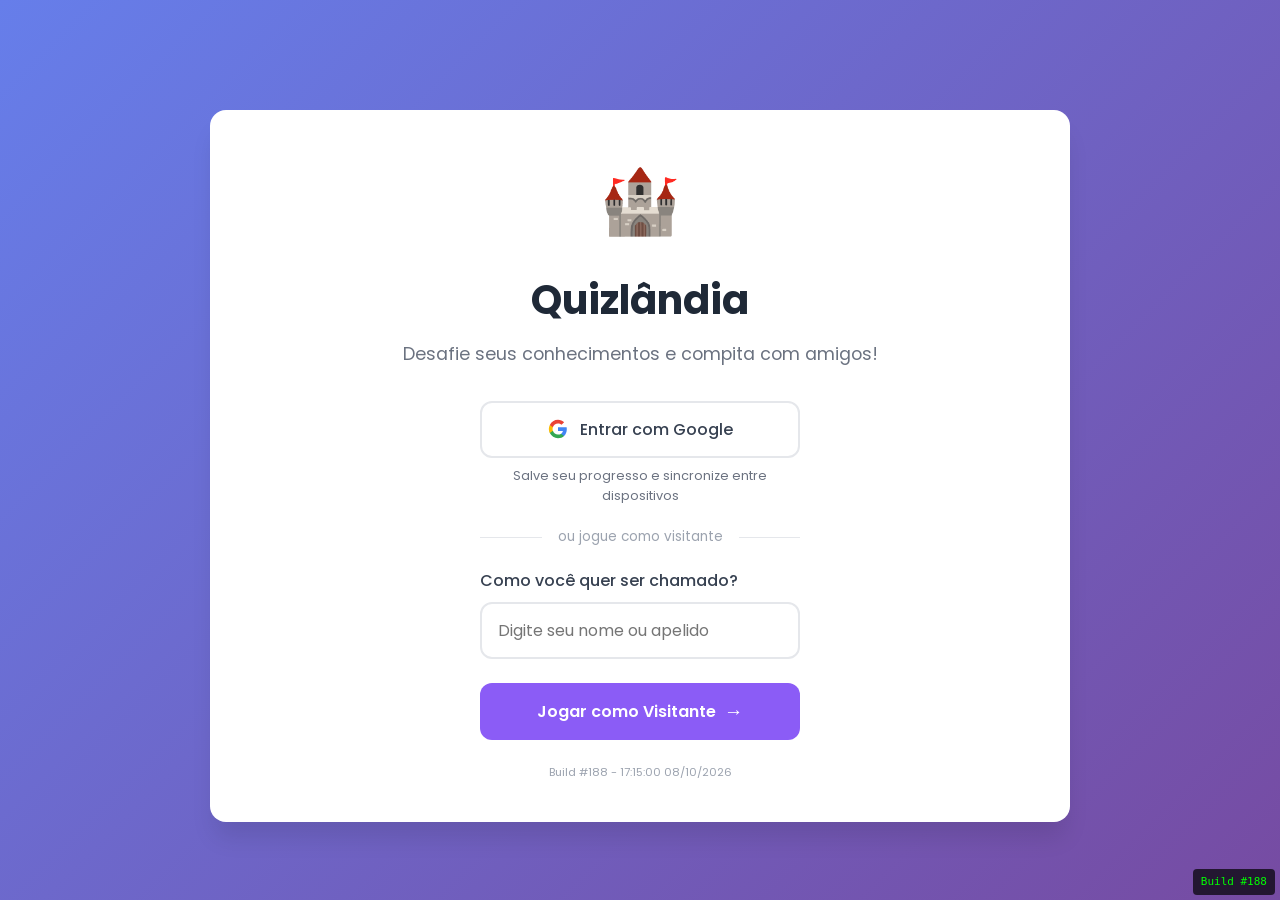
==== index.html @ 6b004517 "Corrige botão Google travado após logout" ====
<!DOCTYPE html>
<html lang="pt-BR">
<head>
    <meta charset="UTF-8">
    <meta name="viewport" content="width=device-width, initial-scale=1.0">
    <title>Quizlândia - Desafie seus conhecimentos e compita com amigos</title>
    
    <!-- SEO Meta Tags -->
    <meta name="description" content="Quizlândia é um jogo de perguntas e respostas online. Escolha temas, responda perguntas e desafie seus amigos com as mesmas questões. Grátis e sem cadastro!">
    <meta name="keywords" content="quiz, perguntas, respostas, jogo, trivia, desafio, conhecimentos, online, grátis, quizlandia">
    <meta name="author" content="Ulisses Araujo">
    <meta name="robots" content="index, follow">
    <meta name="google-site-verification" content="YXgodfCFeLjf92pvgZE7-ubMIEg-5QmAhkTjxu3YwKU" />
    
    <!-- Open Graph (Facebook, WhatsApp, LinkedIn) -->
    <meta property="og:title" content="Quizlândia - Jogo de Perguntas e Respostas">
    <meta property="og:description" content="Desafie seus conhecimentos e compita com amigos! Escolha temas, responda perguntas e veja quem é o melhor.">
    <meta property="og:type" content="website">
    <meta property="og:url" content="https://ulissesaraujo.github.io/quizlandia/">
    <meta property="og:image" content="https://ulissesaraujo.github.io/quizlandia/og-image.png">
    
    <!-- Twitter Card -->
    <meta name="twitter:card" content="summary_large_image">
    <meta name="twitter:title" content="Quizlândia - Jogo de Perguntas e Respostas">
    <meta name="twitter:description" content="Desafie seus conhecimentos e compita com amigos!">
    
    <link rel="icon" type="image/svg+xml" href="favicon.svg">
    <link rel="icon" type="image/x-icon" href="favicon.ico">
    <link rel="canonical" href="https://ulissesaraujo.github.io/quizlandia/">
    <link rel="stylesheet" href="css/style.css?v=97">
    <link rel="preconnect" href="https://fonts.googleapis.com">
    <link rel="preconnect" href="https://fonts.gstatic.com" crossorigin>
    <link href="https://fonts.googleapis.com/css2?family=Poppins:wght@400;500;600;700&display=swap" rel="stylesheet">
</head>
<body>
    <!-- Skip Links para navegação por teclado -->
    <a href="#main-content" class="skip-link">Pular para conteúdo principal</a>
    <a href="#temas-grid" class="skip-link">Pular para seleção de temas</a>
    
    <!-- TEMPORÁRIO: Indicador de build visível em todas as telas -->
    <div id="build-indicator" style="position: fixed; bottom: 5px; right: 5px; background: rgba(0,0,0,0.7); color: #0f0; padding: 4px 8px; border-radius: 4px; font-size: 11px; font-family: monospace; z-index: 9999; pointer-events: none;">
        Build #188
    </div>

    <!-- Região de anúncios para leitores de tela -->
    <div id="aria-announcer" 
         class="sr-only" 
         role="status" 
         aria-live="polite" 
         aria-atomic="true">
    </div>
    
    <!-- Região de anúncios urgentes (tempo, alertas) -->
    <div id="aria-announcer-urgent" 
         class="sr-only" 
         role="alert" 
         aria-live="assertive" 
         aria-atomic="true">
    </div>

    <div class="app-container" id="main-content" role="main">
        
        <!-- TELA 1: LOGIN -->
        <section id="tela-login" 
                 class="tela ativa" 
                 role="region" 
                 aria-label="Tela de entrada">
            <div class="login-container">
                <header class="logo">
                    <span class="logo-icon" aria-hidden="true">🏰</span>
                    <h1>Quizlândia</h1>
                    <p class="tagline">Desafie seus conhecimentos e compita com amigos!</p>
                </header>
                
                <!-- Login com Google -->
                <div class="login-google-section">
                    <button type="button" id="btn-login-google" class="btn-google">
                        <svg class="google-icon" viewBox="0 0 24 24" width="20" height="20">
                            <path fill="#4285F4" d="M22.56 12.25c0-.78-.07-1.53-.2-2.25H12v4.26h5.92c-.26 1.37-1.04 2.53-2.21 3.31v2.77h3.57c2.08-1.92 3.28-4.74 3.28-8.09z"/>
                            <path fill="#34A853" d="M12 23c2.97 0 5.46-.98 7.28-2.66l-3.57-2.77c-.98.66-2.23 1.06-3.71 1.06-2.86 0-5.29-1.93-6.16-4.53H2.18v2.84C3.99 20.53 7.7 23 12 23z"/>
                            <path fill="#FBBC05" d="M5.84 14.09c-.22-.66-.35-1.36-.35-2.09s.13-1.43.35-2.09V7.07H2.18C1.43 8.55 1 10.22 1 12s.43 3.45 1.18 4.93l2.85-2.22.81-.62z"/>
                            <path fill="#EA4335" d="M12 5.38c1.62 0 3.06.56 4.21 1.64l3.15-3.15C17.45 2.09 14.97 1 12 1 7.7 1 3.99 3.47 2.18 7.07l3.66 2.84c.87-2.6 3.3-4.53 6.16-4.53z"/>
                        </svg>
                        Entrar com Google
                    </button>
                    <p class="login-google-beneficio">Salve seu progresso e sincronize entre dispositivos</p>
                </div>
                
                <div class="login-divisor">
                    <span>ou jogue como visitante</span>
                </div>
                
                <form id="form-login" 
                      class="form-login" 
                      aria-label="Formulário de entrada">
                    <div class="input-group">
                        <label for="nome-jogador">Como você quer ser chamado?</label>
                        <input 
                            type="text" 
                            id="nome-jogador" 
                            placeholder="Digite seu nome ou apelido"
                            maxlength="20"
                            required
                            autocomplete="name"
                            aria-required="true"
                            aria-describedby="nome-ajuda"
                        >
                        <span id="nome-ajuda" class="sr-only">
                            Digite seu nome ou apelido para identificação no jogo. Máximo 20 caracteres.
                        </span>
                    </div>
                    <button type="submit" class="btn btn-secondary">
                        Jogar como Visitante
                        <span class="btn-icon" aria-hidden="true">→</span>
                    </button>
                </form>
                
                <p class="versao-debug">Build #188 - 17:15:00 08/10/2026</p>
            </div>
        </section>

        <!-- TELA 2: SELEÇÃO DE TEMAS -->
        <section id="tela-temas" 
                 class="tela" 
                 role="region" 
                 aria-label="Seleção de temas">

            <div class="temas-container">
                <div class="temas-header-linha">
                    <h2 id="temas-titulo">Escolha os Temas, <span id="avatar-usuario" class="avatar-container oculto"></span><span id="display-jogador">Jogador</span> <button class="btn-ajuda-inline" id="btn-ajuda-header" aria-label="Como Jogar" title="Como Jogar">❓</button></h2>
                    <div class="menu-container">
                        <button class="btn-menu-hamburguer" 
                                id="btn-menu-hamburguer"
                                aria-label="Abrir menu"
                                aria-expanded="false">
                            ☰
                        </button>
                        <div class="menu-dropdown oculto" id="menu-dropdown">
                            <button class="menu-item" id="btn-trocar-jogador">
                                👤 Trocar jogador
                            </button>
                            <button class="menu-item oculto" id="btn-logout-google">
                                🚪 Sair da conta Google
                            </button>
                            <a href="admin.html" class="menu-item oculto" id="btn-painel-admin">
                                ⚙️ Painel Admin
                            </a>
                            <button class="menu-item" id="btn-ver-ranking-salas">
                                🏆 Ranking por Sala
                            </button>
                            <button class="menu-item" id="btn-ver-ranking-geral">
                                📊 Ranking Geral
                            </button>
                            <button class="menu-item" id="btn-ajuda">
                                ❓ Como Jogar
                            </button>
                        </div>
                    </div>
                </div>
                <p class="temas-subtitle" id="temas-instrucoes">
                    Selecione um ou mais temas ou clique em Aleatório para começar uma partida.
                </p>
                
                <!-- Botões de Ação -->
                <div class="acoes-container">
                    <button class="btn-acao btn-aleatorio" 
                            id="btn-aleatorio"
                            role="switch"
                            aria-checked="false">
                        <span class="btn-acao-icone" aria-hidden="true">🎲</span>
                        <span class="btn-acao-texto">Aleatório</span>
                    </button>
                    <div class="btn-serie-container">
                        <button class="btn-acao btn-por-serie" 
                                id="btn-por-serie"
                                aria-expanded="false"
                                aria-haspopup="listbox">
                            <span class="btn-acao-icone" aria-hidden="true">📚</span>
                            <span class="btn-acao-texto">Por Série Escolar</span>
                            <span class="btn-seta">▼</span>
                        </button>
                        <div class="serie-dropdown oculto" id="serie-dropdown" role="listbox">
                            <button class="serie-item" data-serie="-6ano">
                                <span class="serie-item-icone">6️⃣</span>
                                <span>6º Ano</span>
                            </button>
                            <button class="serie-item" data-serie="-7ano">
                                <span class="serie-item-icone">7️⃣</span>
                                <span>7º Ano</span>
                            </button>
                            <button class="serie-item" data-serie="-8ano">
                                <span class="serie-item-icone">8️⃣</span>
                                <span>8º Ano</span>
                            </button>
                            <button class="serie-item" data-serie="-9ano">
                                <span class="serie-item-icone">9️⃣</span>
                                <span>9º Ano</span>
                            </button>
                            <button class="serie-item" data-serie="-1em">
                                <span class="serie-item-icone">🔟</span>
                                <span>1º Ano EM</span>
                            </button>
                            <button class="serie-item" data-serie="-2em">
                                <span class="serie-item-icone">🔢</span>
                                <span>2º Ano EM</span>
                            </button>
                            <button class="serie-item" data-serie="-3em">
                                <span class="serie-item-icone">🎓</span>
                                <span>3º Ano EM</span>
                            </button>
                        </div>
                    </div>
                    <button class="btn-acao btn-jogar-principal" 
                            id="btn-jogar" 
                            disabled
                            aria-disabled="true">
                        <span class="btn-acao-icone" aria-hidden="true">▶</span>
                        <span class="btn-acao-texto">Jogar</span>
                        <span class="btn-acao-badge oculto" id="badge-selecionados">0</span>
                    </button>
                </div>
                
                <!-- Link para limpar seleção -->
                <p class="limpar-selecao-link oculto" id="limpar-selecao-link">
                    <a href="#" id="link-limpar-selecao">🗑️ limpar seleção</a>
                </p>

                <div class="divisor divisor-destaque" role="separator">
                    <span>✨ escolha temas específicos ✨</span>
                </div>
                
                <div class="temas-grid" 
                     id="temas-grid" 
                     role="group" 
                     aria-labelledby="temas-titulo"
                     aria-describedby="temas-instrucoes">
                    <!-- Temas serão carregados via JavaScript -->
                </div>

                <p class="selecao-info" 
                   id="selecao-info" 
                   role="status" 
                   aria-live="polite">
                </p>
            </div>
        </section>

        <!-- TELA 3: QUIZ -->
        <section id="tela-quiz" 
                 class="tela" 
                 role="region" 
                 aria-label="Tela do quiz">

            <!-- Loading overlay -->
            <div class="quiz-loading oculto" id="quiz-loading">
                <div class="quiz-loading-content">
                    <div class="quiz-loading-spinner"></div>
                    <p class="quiz-loading-texto">Carregando perguntas...</p>
                </div>
            </div>

            <div class="quiz-container">
                <!-- Pergunta -->
                <div class="pergunta-container" role="article">
                    <!-- Barra de controles: Contador | Cronômetro | Ajudas -->
                    <div class="quiz-controles-bar">
                        <!-- Contador de perguntas -->
                        <span class="pergunta-contador" 
                              id="pergunta-contador"
                              role="status"
                              aria-live="polite"
                              aria-label="Progresso das perguntas">
                            1/10
                        </span>
                        
                        <!-- Cronômetro -->
                        <div class="cronometro oculto" 
                             id="cronometro"
                             role="timer" 
                             aria-label="Tempo restante para responder">
                            <span class="cronometro-icon" aria-hidden="true">⏱️</span>
                            <span class="cronometro-tempo" 
                                  id="cronometro-tempo"
                                  aria-live="off">10.0s</span>
                        </div>
                        
                        <!-- Ajudas -->
                        <div class="ajudas-bar" id="ajudas-bar">
                            <button class="btn-ajuda" id="btn-ajuda-tempo" title="Adicionar tempo extra">
                                <span class="ajuda-icone">⏱️</span>
                                <span class="ajuda-texto">+Tempo</span>
                            </button>
                            <button class="btn-ajuda" id="btn-ajuda-eliminar" title="Eliminar 2 alternativas erradas">
                                <span class="ajuda-icone">❌</span>
                                <span class="ajuda-texto">Eliminar</span>
                            </button>
                            <button class="btn-ajuda" id="btn-ajuda-pular" title="Pular esta pergunta">
                                <span class="ajuda-icone">⏭️</span>
                                <span class="ajuda-texto">Pular</span>
                            </button>
                        </div>
                    </div>
                    
                    <!-- Tema/Subtema acima da pergunta -->
                    <p class="pergunta-tema" 
                       id="pergunta-tema">
                        🗺️ Geografia
                    </p>
                    
                    <h2 class="pergunta-enunciado" 
                        id="pergunta-enunciado"
                        tabindex="-1">
                        Carregando pergunta...
                    </h2>
                </div>

                <!-- Fase de Leitura (countdown abaixo da pergunta) -->
                <div class="fase-leitura" 
                     id="fase-leitura"
                     role="status"
                     aria-live="assertive"
                     aria-label="Contagem regressiva para responder">
                    <div class="countdown-circle" id="countdown-circle" aria-hidden="true">
                        <span class="countdown-numero" id="countdown-numero">3</span>
                    </div>
                    <p class="leitura-texto">Leia a pergunta...</p>
                    <p class="leitura-dica">Clique para responder agora</p>
                </div>

                <!-- Alternativas (ocultas durante fase de leitura) -->
                <div class="alternativas-container oculto" 
                     id="alternativas-container"
                     aria-hidden="true">
                    
                    <div class="alternativas" 
                         id="alternativas" 
                         role="radiogroup"
                         aria-label="Escolha uma alternativa">
                        <!-- Alternativas serão carregadas via JavaScript -->
                    </div>
                </div>

                <!-- Feedback da resposta -->
                <div class="feedback-container oculto" 
                     id="feedback-container"
                     role="alert"
                     aria-live="assertive">
                    <div class="feedback" id="feedback">
                        <span class="feedback-icon" id="feedback-icon" aria-hidden="true">✓</span>
                        <span class="feedback-texto" id="feedback-texto">Correto!</span>
                        <span class="feedback-pontos" id="feedback-pontos">+15 pts</span>
                    </div>
                </div>
                
                <!-- Botão Desistir -->
                <div class="desistir-container">
                    <button class="btn-desistir" id="btn-desistir" title="Encerrar quiz e ir para resultado">
                        🏳️ Desistir
                    </button>
                </div>
            </div>
        </section>

        <!-- TELA 4: RESULTADO -->
        <section id="tela-resultado" 
                 class="tela" 
                 role="region" 
                 aria-label="Resultado da partida">
            <div class="resultado-container">
                <header class="resultado-header">
                    <h2 tabindex="-1">
                        <span aria-hidden="true">🎉</span> 
                        Partida Finalizada!
                    </h2>
                    <p class="resultado-temas" id="resultado-temas">Geografia, História</p>
                </header>

                <div class="resultado-resumo" role="group" aria-label="Resumo da partida">
                    <div class="resultado-card destaque">
                        <span class="resultado-valor" id="resultado-pontuacao">0</span>
                        <span class="resultado-label">Pontuação Total</span>
                    </div>
                    <div class="resultado-card">
                        <span class="resultado-valor" id="resultado-acertos">0/10</span>
                        <span class="resultado-label">Acertos</span>
                    </div>
                    <div class="resultado-card">
                        <span class="resultado-valor" id="resultado-tempo">0.0s</span>
                        <span class="resultado-label">Tempo Total</span>
                    </div>
                </div>

                <div class="resultado-mensagem" id="resultado-mensagem" role="status" aria-live="polite">
                    <!-- Mensagem motivacional será carregada via JavaScript -->
                </div>

                <div class="resultado-acoes" role="group" aria-label="Ações pós-partida">
                    <button class="btn btn-primary" id="btn-jogar-novamente">
                        <span aria-hidden="true">🔄</span> Jogar Novamente
                    </button>
                    <button class="btn btn-secondary" id="btn-voltar-temas">
                        <span aria-hidden="true">📋</span> Escolher Temas
                    </button>
                    <button class="btn btn-outline" id="btn-ranking-global">
                        <span aria-hidden="true">🏆</span> Ranking Global
                    </button>
                </div>

                <details class="resultado-detalhes" id="detalhes-section">
                    <summary id="detalhes-titulo">
                        <span class="detalhes-icone">📋</span> Ver detalhes por pergunta
                    </summary>
                    <div class="detalhes-lista" 
                         id="detalhes-lista"
                         role="list"
                         aria-label="Lista de resultados por pergunta">
                        <!-- Detalhes serão carregados via JavaScript -->
                    </div>
                </details>

                <section class="resultado-ranking" aria-labelledby="ranking-titulo">
                    <h3 id="ranking-titulo">
                        <span aria-hidden="true">📊</span> Seu Histórico
                    </h3>
                    <p class="ranking-legenda">Clique nos cabeçalhos para ordenar</p>
                    <table class="ranking-tabela ranking-ordenavel" 
                           id="ranking-partida-tabela"
                           aria-label="Histórico de partidas do jogador">
                        <thead>
                            <tr>
                                <th scope="col" abbr="Posição">#</th>
                                <th scope="col">Temas</th>
                                <th scope="col" data-sort="pontuacaoTotal" class="th-ordenavel">Pontos ⇅</th>
                                <th scope="col" data-sort="acertos" class="th-ordenavel">Acertos ⇅</th>
                                <th scope="col" data-sort="tempoTotal" class="th-ordenavel">Tempo ⇅</th>
                                <th scope="col" data-sort="dataHora" class="th-ordenavel th-ativo" data-order="desc">Data ▼</th>
                            </tr>
                        </thead>
                        <tbody id="ranking-partida-body">
                            <!-- Histórico será carregado via JavaScript -->
                        </tbody>
                    </table>
                </section>
            </div>
        </section>

        <!-- MODAL: RANKING POR SALA -->
        <div class="modal oculto" 
             id="modal-ranking"
             role="dialog"
             aria-modal="true"
             aria-labelledby="modal-ranking-titulo">
            <div class="modal-content modal-ranking-agrupado">
                <div class="modal-header">
                    <h2 id="modal-ranking-titulo">
                        <span aria-hidden="true">🏆</span> Ranking por Sala
                    </h2>
                    <button class="modal-fechar" 
                            id="modal-fechar"
                            aria-label="Fechar modal">
                        <span aria-hidden="true">&times;</span>
                    </button>
                </div>
                <div class="modal-body">
                    <p class="ranking-legenda">Resultados agrupados por sessão de perguntas</p>
                    <table class="ranking-tabela ranking-agrupado"
                           aria-label="Ranking agrupado por sala">
                        <thead>
                            <tr>
                                <th scope="col" abbr="Posição">#</th>
                                <th scope="col">Jogador</th>
                                <th scope="col">Pontos</th>
                                <th scope="col">Acertos</th>
                                <th scope="col">Tempo</th>
                                <th scope="col">Ação</th>
                            </tr>
                        </thead>
                        <tbody id="ranking-global-body">
                            <!-- Ranking será carregado via JavaScript -->
                        </tbody>
                    </table>
                </div>
            </div>
        </div>

        <!-- MODAL: RANKING GERAL -->
        <div class="modal oculto" 
             id="modal-ranking-geral"
             role="dialog"
             aria-modal="true"
             aria-labelledby="modal-ranking-geral-titulo">
            <div class="modal-content">
                <div class="modal-header">
                    <h2 id="modal-ranking-geral-titulo">
                        <span aria-hidden="true">📊</span> Ranking Geral
                    </h2>
                    <button class="modal-fechar" 
                            id="modal-fechar-geral"
                            aria-label="Fechar modal">
                        <span aria-hidden="true">&times;</span>
                    </button>
                </div>
                <div class="modal-body">
                    <p class="ranking-legenda">Clique nos cabeçalhos para ordenar</p>
                    <table class="ranking-tabela ranking-ordenavel"
                           aria-label="Ranking geral de todas as partidas">
                        <thead>
                            <tr>
                                <th scope="col" abbr="Posição">#</th>
                                <th scope="col" data-sort="jogador" class="th-ordenavel">Jogador ⇅</th>
                                <th scope="col">Temas</th>
                                <th scope="col" data-sort="pontuacaoTotal" class="th-ordenavel th-ativo" data-order="desc">Pontos ▼</th>
                                <th scope="col" data-sort="acertos" class="th-ordenavel">Acertos ⇅</th>
                                <th scope="col" data-sort="tempoTotal" class="th-ordenavel">Tempo ⇅</th>
                                <th scope="col" data-sort="dataHora" class="th-ordenavel">Data ⇅</th>
                                <th scope="col">Ação</th>
                            </tr>
                        </thead>
                        <tbody id="ranking-geral-body">
                            <!-- Ranking será carregado via JavaScript -->
                        </tbody>
                    </table>
                </div>
            </div>
        </div>

        <!-- MODAL: AJUDA / COMO JOGAR -->
        <div class="modal oculto" 
             id="modal-ajuda"
             role="dialog"
             aria-modal="true"
             aria-labelledby="modal-ajuda-titulo">
            <div class="modal-content modal-ajuda">
                <div class="modal-header">
                    <h2 id="modal-ajuda-titulo">
                        <span aria-hidden="true">❓</span> Como Jogar
                    </h2>
                    <button class="modal-fechar" 
                            id="btn-fechar-ajuda"
                            aria-label="Fechar modal">
                        ✕
                    </button>
                </div>
                
                <div class="ajuda-conteudo">
                    <section class="ajuda-secao">
                        <h3>🎮 Começando</h3>
                        <ol>
                            <li>Digite seu nome na tela inicial</li>
                            <li>Escolha um ou mais temas ou clique em <strong>🎲 Aleatório</strong></li>
                            <li>Clique em <strong>▶ Jogar</strong> para iniciar</li>
                        </ol>
                    </section>
                    
                    <section class="ajuda-secao">
                        <h3>⏱️ Durante o Quiz</h3>
                        <ul>
                            <li><strong>Fase de leitura:</strong> 3 segundos para ler a pergunta</li>
                            <li><strong>Fase de resposta:</strong> 10 segundos para responder</li>
                            <li><strong>Responda rápido!</strong> Quanto mais rápido, mais pontos de bônus</li>
                        </ul>
                    </section>
                    
                    <section class="ajuda-secao">
                        <h3>🛟 Ajudas Disponíveis</h3>
                        <div class="ajuda-itens">
                            <div class="ajuda-item">
                                <span class="ajuda-item-icone">⏰</span>
                                <div>
                                    <strong>Mais Tempo</strong>
                                    <p>Adiciona segundos extras ao cronômetro</p>
                                </div>
                            </div>
                            <div class="ajuda-item">
                                <span class="ajuda-item-icone">🚫</span>
                                <div>
                                    <strong>Eliminar</strong>
                                    <p>Remove 2 alternativas erradas</p>
                                </div>
                            </div>
                            <div class="ajuda-item">
                                <span class="ajuda-item-icone">⏭️</span>
                                <div>
                                    <strong>Pular</strong>
                                    <p>Troca a pergunta por outra (não disponível em desafios)</p>
                                </div>
                            </div>
                        </div>
                        <p class="ajuda-nota">💡 Temas escolares: 3x tempo (+10s cada) | Temas infantis: 3x eliminar</p>
                    </section>
                    
                    <section class="ajuda-secao">
                        <h3>📊 Sistema de Pontuação</h3>
                        <table class="ajuda-tabela">
                            <tr>
                                <td>Resposta correta</td>
                                <td><strong>10 pts</strong></td>
                            </tr>
                            <tr>
                                <td>Bônus ≤ 1 segundo</td>
                                <td><strong>+5 pts</strong></td>
                            </tr>
                            <tr>
                                <td>Bônus ≤ 2 segundos</td>
                                <td><strong>+3 pts</strong></td>
                            </tr>
                            <tr>
                                <td>Bônus ≤ 3 segundos</td>
                                <td><strong>+2 pts</strong></td>
                            </tr>
                            <tr>
                                <td>Bônus ≤ 4 segundos</td>
                                <td><strong>+1 pt</strong></td>
                            </tr>
                            <tr>
                                <td>Tempo esgotado</td>
                                <td><strong>0 pts</strong></td>
                            </tr>
                        </table>
                        <p class="ajuda-nota">🏆 Temas escolares: ajuda de tempo adiciona +10s ao invés de +5s!</p>
                    </section>
                    
                    <section class="ajuda-secao">
                        <h3>⚔️ Sistema de Desafios</h3>
                        <ul>
                            <li>Após jogar, outros podem desafiar você com as <strong>mesmas perguntas</strong></li>
                            <li>Clique em <strong>⚔️ Desafiar</strong> no ranking para competir</li>
                            <li>Compare pontuações e veja quem é melhor!</li>
                        </ul>
                    </section>
                    
                    <section class="ajuda-secao">
                        <h3>⭐ Gostou da pergunta?</h3>
                        <p>Se uma pergunta foi muito boa, interessante ou bem elaborada, clique no botão <strong>⭐</strong> para destacá-la! Isso ajuda a identificar o melhor conteúdo do quiz.</p>
                    </section>
                    
                    <section class="ajuda-secao">
                        <h3>⚠️ Encontrou um erro?</h3>
                        <p>Se perceber que a resposta correta está errada, clique no botão <strong>⚠️</strong> ao lado da pergunta para reportar. Isso ajuda a melhorar o quiz!</p>
                    </section>
                </div>
            </div>
        </div>

    </div>

    <!-- Scripts -->
    <script type="module" src="js/app.js?v=188"></script>
</body>
</html>
---- css/style.css ----
/* ========================================
   QUIZ USA - Estilos Principais
   ======================================== */

/* Reset e Base */
* {
    margin: 0;
    padding: 0;
    box-sizing: border-box;
}

:root {
    /* Cores principais */
    --primary: #3b82f6;
    --primary-dark: #2563eb;
    --secondary: #8b5cf6;
    --success: #22c55e;
    --success-dark: #16a34a;
    --warning: #f59e0b;
    --danger: #ef4444;
    --danger-dark: #dc2626;
    
    /* Cores neutras */
    --white: #ffffff;
    --gray-50: #f9fafb;
    --gray-100: #f3f4f6;
    --gray-200: #e5e7eb;
    --gray-300: #d1d5db;
    --gray-400: #9ca3af;
    --gray-500: #6b7280;
    --gray-600: #4b5563;
    --gray-700: #374151;
    --gray-800: #1f2937;
    --gray-900: #111827;
    
    /* Sombras */
    --shadow-sm: 0 1px 2px rgba(0, 0, 0, 0.05);
    --shadow: 0 4px 6px -1px rgba(0, 0, 0, 0.1);
    --shadow-md: 0 10px 15px -3px rgba(0, 0, 0, 0.1);
    --shadow-lg: 0 20px 25px -5px rgba(0, 0, 0, 0.1);
    
    /* Transições */
    --transition: all 0.3s ease;
    
    /* Bordas */
    --radius-sm: 8px;
    --radius: 12px;
    --radius-lg: 16px;
    --radius-full: 9999px;
}

body {
    font-family: 'Poppins', sans-serif;
    background: linear-gradient(135deg, #667eea 0%, #764ba2 100%);
    min-height: 100vh;
    color: var(--gray-800);
    line-height: 1.6;
}

/* Container Principal */
.app-container {
    max-width: 900px;
    margin: 0 auto;
    padding: 20px;
    min-height: 100vh;
}

/* ========================================
   SISTEMA DE TELAS
   ======================================== */
.tela {
    display: none;
    animation: fadeIn 0.3s ease;
}

.tela.ativa {
    display: block;
}

@keyframes fadeIn {
    from { opacity: 0; transform: translateY(10px); }
    to { opacity: 1; transform: translateY(0); }
}

/* ========================================
   BOTÕES
   ======================================== */
.btn {
    display: inline-flex;
    align-items: center;
    justify-content: center;
    gap: 8px;
    padding: 14px 28px;
    font-family: inherit;
    font-size: 1rem;
    font-weight: 600;
    border: none;
    border-radius: var(--radius);
    cursor: pointer;
    transition: var(--transition);
}

.btn-primary {
    background: var(--primary);
    color: var(--white);
}

.btn-primary:hover:not(:disabled) {
    background: var(--primary-dark);
    transform: translateY(-2px);
    box-shadow: var(--shadow-md);
}

.btn-secondary {
    background: var(--secondary);
    color: var(--white);
}

.btn-secondary:hover:not(:disabled) {
    background: #7c3aed;
    transform: translateY(-2px);
}

.btn-outline {
    background: transparent;
    border: 2px solid var(--gray-300);
    color: var(--gray-600);
}

.btn-outline:hover {
    border-color: var(--primary);
    color: var(--primary);
}

.btn-small {
    padding: 8px 16px;
    font-size: 0.875rem;
}

.btn-admin {
    background: linear-gradient(135deg, #6c757d 0%, #495057 100%);
    color: white;
    text-decoration: none;
    display: inline-flex;
    align-items: center;
    gap: 4px;
}

.btn-admin:hover {
    background: linear-gradient(135deg, #5a6268 0%, #3d4246 100%);
    transform: translateY(-2px);
}

.btn:disabled {
    opacity: 0.5;
    cursor: not-allowed;
    transform: none;
}

.btn-icon {
    font-size: 1.2em;
}

/* ========================================
   TELA 1: LOGIN
   ======================================== */
.login-container {
    background: var(--white);
    border-radius: var(--radius-lg);
    padding: 40px;
    box-shadow: var(--shadow-lg);
    text-align: center;
    margin-top: 10vh;
}

.logo {
    margin-bottom: 32px;
}

.logo-icon {
    font-size: 4rem;
    display: block;
    margin-bottom: 16px;
}

.logo h1 {
    font-size: 2.5rem;
    color: var(--gray-800);
    margin-bottom: 8px;
}

.tagline {
    color: var(--gray-500);
    font-size: 1.1rem;
}

.form-login {
    max-width: 320px;
    margin: 0 auto;
}

/* Login com Google */
.login-google-section {
    max-width: 320px;
    margin: 0 auto 16px;
    text-align: center;
}

.btn-google {
    display: flex;
    align-items: center;
    justify-content: center;
    gap: 12px;
    width: 100%;
    padding: 14px 24px;
    font-family: inherit;
    font-size: 1rem;
    font-weight: 500;
    color: var(--gray-700);
    background: var(--white);
    border: 2px solid var(--gray-200);
    border-radius: var(--radius);
    cursor: pointer;
    transition: var(--transition);
}

.btn-google:hover {
    background: var(--gray-50);
    border-color: var(--gray-300);
    box-shadow: var(--shadow);
}

.btn-google:active {
    transform: scale(0.98);
}

.google-icon {
    flex-shrink: 0;
}

.login-google-beneficio {
    margin-top: 8px;
    font-size: 0.8rem;
    color: var(--gray-500);
}

.login-divisor {
    max-width: 320px;
    margin: 20px auto;
    display: flex;
    align-items: center;
    text-align: center;
}

.login-divisor::before,
.login-divisor::after {
    content: '';
    flex: 1;
    border-bottom: 1px solid var(--gray-200);
}

.login-divisor span {
    padding: 0 16px;
    font-size: 0.85rem;
    color: var(--gray-400);
    white-space: nowrap;
}

/* Loading spinner inline */
.loading-spinner {
    display: inline-block;
    width: 16px;
    height: 16px;
    border: 2px solid var(--gray-300);
    border-top-color: var(--primary);
    border-radius: 50%;
    animation: spin 0.8s linear infinite;
}

@keyframes spin {
    to { transform: rotate(360deg); }
}

.input-group {
    text-align: left;
    margin-bottom: 24px;
}

.input-group label {
    display: block;
    font-weight: 500;
    color: var(--gray-700);
    margin-bottom: 8px;
}

.input-group input {
    width: 100%;
    padding: 14px 16px;
    font-family: inherit;
    font-size: 1rem;
    border: 2px solid var(--gray-200);
    border-radius: var(--radius);
    transition: var(--transition);
}

.input-group input:focus {
    outline: none;
    border-color: var(--primary);
    box-shadow: 0 0 0 3px rgba(59, 130, 246, 0.1);
}

.form-login .btn {
    width: 100%;
}

.versao-debug {
    margin-top: 24px;
    font-size: 0.7rem;
    color: var(--gray-400);
    text-align: center;
}

/* ========================================
   TELA 2: SELEÇÃO DE TEMAS
   ======================================== */
.temas-container {
    background: var(--white);
    border-radius: var(--radius-lg);
    padding: 32px;
    box-shadow: var(--shadow-lg);
}

.temas-header-linha {
    display: flex;
    justify-content: space-between;
    align-items: center;
    margin-bottom: 8px;
}

.temas-header-linha h2 {
    margin: 0;
    color: var(--gray-800);
}

.temas-header-linha #display-jogador {
    color: var(--primary);
}

/* Menu Hambúrguer */
.menu-container {
    position: relative;
}

/* Avatar do usuário */
.avatar-container {
    display: inline-flex;
    align-items: center;
    justify-content: center;
    width: 28px;
    height: 28px;
    border-radius: 50%;
    margin-right: 6px;
    vertical-align: middle;
    overflow: hidden;
    background: var(--primary);
}

.avatar-img {
    width: 100%;
    height: 100%;
    object-fit: cover;
}

.avatar-inicial {
    color: white;
    font-size: 0.9rem;
    font-weight: 600;
}

.btn-ajuda-inline {
    background: transparent;
    border: none;
    font-size: 1.1rem;
    cursor: pointer;
    padding: 2px 6px;
    margin-left: 4px;
    border-radius: 50%;
    transition: var(--transition);
    vertical-align: middle;
}

.btn-ajuda-inline:hover {
    background: rgba(0, 0, 0, 0.1);
    transform: scale(1.1);
}

.btn-menu-hamburguer {
    background: var(--primary);
    color: white;
    border: none;
    border-radius: var(--radius);
    padding: 8px 14px;
    font-size: 1.3rem;
    cursor: pointer;
    transition: var(--transition);
}

.btn-menu-hamburguer:hover {
    background: var(--primary-dark);
    transform: scale(1.05);
}

.menu-dropdown {
    position: absolute;
    top: 100%;
    right: 0;
    margin-top: 8px;
    background: var(--white);
    border-radius: var(--radius);
    box-shadow: var(--shadow-lg);
    min-width: 200px;
    z-index: 100;
    overflow: hidden;
}

.menu-dropdown.oculto {
    display: none;
}

.menu-item {
    display: block;
    width: 100%;
    padding: 12px 16px;
    text-align: left;
    background: none;
    border: none;
    font-size: 0.95rem;
    color: var(--gray-700);
    cursor: pointer;
    transition: var(--transition);
    text-decoration: none;
}

.menu-item:hover {
    background: var(--gray-100);
    color: var(--primary);
}

.menu-item.oculto {
    display: none;
}

.temas-subtitle {
    color: var(--gray-500);
    margin-bottom: 24px;
    text-align: center;
}

/* Botões de Ação (Aleatório + Jogar) */
.acoes-container {
    display: flex;
    gap: 12px;
    margin-bottom: 20px;
    position: sticky;
    top: 0;
    z-index: 10;
    background: var(--white);
    padding: 12px 0;
    margin-left: -20px;
    margin-right: -20px;
    padding-left: 20px;
    padding-right: 20px;
    overflow: visible;
}

.btn-acao {
    flex: 1;
    display: flex;
    align-items: center;
    justify-content: center;
    gap: 8px;
    padding: 14px 20px;
    border-radius: var(--radius-lg);
    cursor: pointer;
    transition: var(--transition);
    font-size: 1rem;
    font-weight: 600;
    border: 2px solid transparent;
    position: relative;
}

.btn-acao-icone {
    font-size: 1.2rem;
}

.btn-acao-texto {
    white-space: nowrap;
}

.btn-acao-badge {
    position: absolute;
    top: -8px;
    right: -8px;
    background: var(--danger);
    color: white;
    font-size: 0.75rem;
    font-weight: 700;
    min-width: 22px;
    height: 22px;
    border-radius: 50%;
    display: flex;
    align-items: center;
    justify-content: center;
    padding: 0 5px;
    box-shadow: 0 2px 4px rgba(0,0,0,0.2);
    z-index: 20;
}

/* Link para limpar seleção */
.limpar-selecao-link {
    text-align: center;
    margin: -8px 0 12px 0;
    font-size: 0.85rem;
}

.limpar-selecao-link a {
    color: var(--gray-500);
    text-decoration: none;
    transition: var(--transition);
}

.limpar-selecao-link a:hover {
    color: var(--danger);
    text-decoration: underline;
}

.btn-acao-badge.oculto {
    display: none;
}

.btn-aleatorio {
    background: linear-gradient(135deg, #667eea 0%, #764ba2 100%);
    color: var(--white);
}

.btn-aleatorio:hover {
    transform: translateY(-2px);
    box-shadow: var(--shadow-md);
}

.btn-aleatorio.ativo {
    border-color: var(--warning);
    box-shadow: 0 0 0 3px rgba(245, 158, 11, 0.3);
}

/* Botão Por Série */
.btn-serie-container {
    position: relative;
}

.btn-por-serie {
    background: linear-gradient(135deg, #10b981 0%, #059669 100%);
    color: var(--white);
}

.btn-por-serie:hover {
    transform: translateY(-2px);
    box-shadow: var(--shadow-md);
}

.btn-por-serie .btn-seta {
    font-size: 0.7rem;
    margin-left: 4px;
    transition: transform 0.2s;
}

.btn-por-serie[aria-expanded="true"] .btn-seta {
    transform: rotate(180deg);
}

.serie-dropdown {
    position: absolute;
    top: 100%;
    left: 50%;
    transform: translateX(-50%);
    margin-top: 8px;
    background: var(--white);
    border-radius: var(--radius);
    box-shadow: var(--shadow-lg);
    min-width: 160px;
    z-index: 100;
    overflow: hidden;
    border: 1px solid var(--gray-200);
}

.serie-item {
    display: flex;
    align-items: center;
    gap: 8px;
    width: 100%;
    padding: 10px 14px;
    border: none;
    background: transparent;
    cursor: pointer;
    font-size: 0.95rem;
    color: var(--gray-700);
    text-align: left;
    transition: background 0.15s;
}

.serie-item:hover {
    background: var(--gray-100);
}

.serie-item.selecionada {
    background: var(--primary-light);
    color: var(--primary);
    font-weight: 600;
}

.serie-item-icone {
    font-size: 1.1rem;
}

.serie-item-contagem {
    margin-left: auto;
    font-size: 0.75rem;
    color: var(--gray-500);
    background: var(--gray-100);
    padding: 2px 6px;
    border-radius: 10px;
}

.serie-item.selecionada .serie-item-contagem {
    background: var(--primary);
    color: white;
}

.btn-jogar-principal {
    background: var(--success);
    color: var(--white);
    position: relative; /* Para o badge posicionar corretamente */
}

.btn-jogar-principal:hover:not(:disabled) {
    transform: translateY(-2px);
    box-shadow: var(--shadow-md);
    background: #059669;
}

.btn-jogar-principal:disabled {
    background: var(--gray-300);
    color: var(--gray-500);
    cursor: not-allowed;
}

.btn-jogar-principal:disabled::after {
    content: 'Escolha um ou mais temas para jogar';
    position: absolute;
    bottom: -28px;
    left: 50%;
    transform: translateX(-50%);
    background: var(--gray-700);
    color: white;
    padding: 4px 10px;
    border-radius: var(--radius);
    font-size: 0.7rem;
    font-weight: 400;
    white-space: nowrap;
    opacity: 0;
    transition: opacity 0.2s;
    pointer-events: none;
}

.btn-jogar-principal:disabled:hover::after {
    opacity: 1;
}

/* Divisor */
.divisor {
    display: flex;
    align-items: center;
    margin: 24px 0;
}

.divisor::before,
.divisor::after {
    content: '';
    flex: 1;
    height: 1px;
    background: var(--gray-200);
}

.divisor span {
    padding: 0 16px;
    color: var(--gray-400);
    font-size: 0.875rem;
}

/* Divisor com destaque */
.divisor-destaque span {
    color: var(--primary);
    font-weight: 600;
    font-size: 0.95rem;
    background: linear-gradient(135deg, #eff6ff 0%, #dbeafe 100%);
    padding: 8px 20px;
    border-radius: 20px;
    border: 1px solid var(--primary-light);
}

/* Grid de Temas */
.temas-grid {
    display: grid;
    grid-template-columns: repeat(auto-fill, minmax(140px, 1fr));
    gap: 12px;
    margin-bottom: 24px;
    align-items: start; /* Alinha items ao topo quando têm alturas diferentes */
}

/* Dica para primeira seleção - overlay com fundo */
.dica-selecao-overlay {
    position: fixed;
    top: 0;
    left: 0;
    right: 0;
    bottom: 0;
    z-index: 1000;
    display: flex;
    align-items: center;
    justify-content: center;
    cursor: pointer;
    animation: fadeIn 0.3s ease;
}

/* Mensagem rápida (toast) */
.mensagem-rapida {
    position: fixed;
    bottom: 100px;
    left: 50%;
    transform: translateX(-50%);
    background: rgba(0, 0, 0, 0.85);
    color: white;
    padding: 12px 24px;
    border-radius: 24px;
    font-size: 0.95rem;
    font-weight: 500;
    z-index: 1000;
    animation: toastIn 0.3s ease;
    box-shadow: 0 4px 12px rgba(0, 0, 0, 0.3);
}

.mensagem-rapida.saindo {
    animation: toastOut 0.3s ease forwards;
}

@keyframes toastIn {
    from { opacity: 0; transform: translateX(-50%) translateY(20px); }
    to { opacity: 1; transform: translateX(-50%) translateY(0); }
}

@keyframes toastOut {
    from { opacity: 1; transform: translateX(-50%) translateY(0); }
    to { opacity: 0; transform: translateX(-50%) translateY(-20px); }
}

.dica-backdrop {
    position: absolute;
    top: 0;
    left: 0;
    right: 0;
    bottom: 0;
    background: rgba(0, 0, 0, 0.4);
}

.dica-selecao-overlay.dica-saindo {
    animation: fadeOut 0.3s ease-out forwards;
}

@keyframes fadeIn {
    from { opacity: 0; }
    to { opacity: 1; }
}

@keyframes fadeOut {
    from { opacity: 1; }
    to { opacity: 0; }
}

.dica-selecao-overlay .dica-card {
    position: relative;
    background: var(--white);
    padding: 24px 40px;
    border-radius: var(--radius-lg);
    box-shadow: var(--shadow-lg);
    text-align: center;
    animation: popIn 0.3s ease;
}

.dica-linha1 {
    display: block;
    font-size: 1.1rem;
    font-weight: 600;
    color: var(--gray-700);
    margin-bottom: 4px;
}

.dica-linha2 {
    display: block;
    font-size: 1rem;
    color: var(--gray-500);
}

.dica-countdown {
    font-weight: 700;
    color: var(--primary);
    font-size: 1.1rem;
}

/* Card de Tema */
.tema-card {
    background: linear-gradient(145deg, #ffffff 0%, #f0f4ff 100%);
    border: 2px solid rgba(102, 126, 234, 0.2);
    border-radius: var(--radius);
    padding: 16px 12px;
    cursor: pointer;
    transition: var(--transition);
    text-align: center;
    box-shadow: 0 4px 15px rgba(102, 126, 234, 0.1);
}

.tema-card:hover {
    border-color: var(--primary);
    transform: translateY(-4px);
    box-shadow: 0 8px 25px rgba(102, 126, 234, 0.25);
    background: linear-gradient(145deg, #ffffff 0%, #e8efff 100%);
}

.tema-card.selecionado {
    border-color: var(--primary);
    background: linear-gradient(145deg, #e0e7ff 0%, #c7d2fe 100%);
    box-shadow: 0 4px 20px rgba(59, 130, 246, 0.3), inset 0 0 0 1px rgba(59, 130, 246, 0.1);
}

.tema-icone {
    font-size: 2.2rem;
    display: block;
    margin-bottom: 8px;
    filter: drop-shadow(0 2px 4px rgba(0,0,0,0.1));
}

.tema-nome {
    font-size: 0.9rem;
    font-weight: 700;
    color: var(--gray-800);
    margin-bottom: 4px;
}

.tema-contador {
    font-size: 0.75rem;
    color: var(--primary);
    font-weight: 600;
}

/* Container de tema (para acordeão) */
.tema-container {
    display: flex;
    flex-direction: column;
}

/* Tema com subtemas */
.tema-card.tem-subtemas {
    position: relative;
}

.tema-card.tem-subtemas .tema-expandir {
    position: absolute;
    top: 8px;
    right: 8px;
    font-size: 0.7rem;
    color: var(--gray-400);
    transition: transform 0.2s ease;
    cursor: pointer;
    padding: 4px;
}

.tema-card.tem-subtemas .tema-expandir:hover {
    color: var(--primary);
}

.tema-container.expandido .tema-expandir {
    transform: rotate(90deg);
}

/* Estado parcialmente selecionado */
.tema-card.parcial {
    border-color: var(--warning);
    background: rgba(245, 158, 11, 0.1);
    border-style: dashed;
}

/* Container de subtemas */
.subtemas-container {
    display: none;
    flex-direction: column;
    gap: 6px;
    padding: 8px 0 8px 16px;
    margin-top: 4px;
    border-left: 2px solid var(--gray-200);
    margin-left: 16px;
}

.tema-container.expandido .subtemas-container {
    display: flex;
}

/* Card de subtema */
.subtema-card {
    display: inline-flex;
    align-items: center;
    gap: 8px;
    padding: 10px 14px;
    background: linear-gradient(145deg, #ffffff 0%, #f8faff 100%);
    border: 2px solid rgba(102, 126, 234, 0.15);
    border-radius: var(--radius);
    cursor: pointer;
    transition: var(--transition);
    font-size: 0.85rem;
    width: fit-content;
    box-shadow: 0 2px 8px rgba(102, 126, 234, 0.08);
}

.subtema-card:hover {
    border-color: var(--primary);
    background: linear-gradient(145deg, #ffffff 0%, #eef2ff 100%);
    transform: translateX(4px);
    box-shadow: 0 4px 12px rgba(102, 126, 234, 0.2);
}

.subtema-card.selecionado {
    border-color: var(--primary);
    background: linear-gradient(145deg, #dbeafe 0%, #bfdbfe 100%);
    box-shadow: 0 2px 10px rgba(59, 130, 246, 0.25);
}

.subtema-icone {
    font-size: 1.2rem;
    flex-shrink: 0;
}

.subtema-nome {
    font-weight: 600;
    color: var(--gray-700);
    white-space: nowrap;
}

.subtema-contador {
    font-size: 0.75rem;
    color: var(--white);
    background: linear-gradient(135deg, #667eea 0%, #764ba2 100%);
    padding: 3px 8px;
    border-radius: 12px;
    flex-shrink: 0;
    font-weight: 600;
}

/* Info de Seleção */
.selecao-info {
    color: var(--gray-500);
    font-size: 0.85rem;
    text-align: center;
    margin-top: 8px;
}

/* ========================================
   TELA 3: QUIZ
   ======================================== */

/* Barra de controles do quiz (Contador | Cronômetro | Ajudas) */
.quiz-controles-bar {
    display: flex;
    justify-content: space-between;
    align-items: center;
    margin-bottom: 16px;
    padding: 12px 16px;
    background: linear-gradient(145deg, #dbeafe 0%, #bfdbfe 100%);
    border-radius: var(--radius);
    gap: 12px;
    box-shadow: 0 2px 4px rgba(0, 0, 0, 0.05);
    border: 1px solid rgba(59, 130, 246, 0.3);
}

/* Contador de perguntas à esquerda */
.pergunta-contador {
    font-size: 0.9rem;
    font-weight: 600;
    color: var(--gray-600);
    background: var(--white);
    padding: 6px 12px;
    border-radius: var(--radius-full);
    box-shadow: 0 1px 3px rgba(0, 0, 0, 0.1);
    white-space: nowrap;
}

/* Loading do Quiz */
.quiz-loading {
    position: absolute;
    top: 0;
    left: 0;
    right: 0;
    bottom: 0;
    background: rgba(255, 255, 255, 0.95);
    display: flex;
    align-items: center;
    justify-content: center;
    z-index: 100;
    border-radius: var(--radius-lg);
}

.quiz-loading.oculto {
    display: none;
}

.quiz-loading-content {
    text-align: center;
}

.quiz-loading-spinner {
    width: 50px;
    height: 50px;
    border: 4px solid var(--gray-200);
    border-top-color: var(--primary);
    border-radius: 50%;
    animation: spin 1s linear infinite;
    margin: 0 auto 16px;
}

@keyframes spin {
    to { transform: rotate(360deg); }
}

.quiz-loading-texto {
    font-size: 1.1rem;
    color: var(--gray-600);
    margin: 0;
}

/* Aviso Última Pergunta */
.aviso-ultima-pergunta {
    position: fixed;
    top: 10px;
    left: 50%;
    transform: translateX(-50%);
    background: linear-gradient(135deg, #f59e0b 0%, #d97706 100%);
    color: white;
    padding: 10px 20px;
    border-radius: 30px;
    font-size: 1rem;
    font-weight: 600;
    box-shadow: 0 4px 20px rgba(245, 158, 11, 0.4);
    z-index: 99999;
    animation: avisoEntrar 0.5s ease-out;
    pointer-events: none;
}

@keyframes avisoEntrar {
    from {
        opacity: 0;
        transform: translateX(-50%) translateY(-20px) scale(0.8);
    }
    to {
        opacity: 1;
        transform: translateX(-50%) translateY(0) scale(1);
    }
}

.aviso-ultima-pergunta.saindo {
    animation: avisoSair 0.5s ease-in forwards;
}

@keyframes avisoSair {
    to {
        opacity: 0;
        transform: translateX(-50%) translateY(-20px) scale(0.8);
    }
}

.quiz-container {
    background: var(--white);
    border-radius: var(--radius-lg);
    padding: 32px;
    box-shadow: var(--shadow-lg);
    min-height: 400px;
    position: relative;
}

/* Fase de Leitura */
.fase-leitura {
    text-align: center;
    margin-top: 20px;
    padding: 20px;
}

.fase-leitura.oculto {
    display: none;
}

.countdown-circle {
    width: 100px;
    height: 100px;
    border-radius: 50%;
    background: var(--primary);
    display: flex;
    align-items: center;
    justify-content: center;
    margin: 0 auto 16px;
    animation: pulse 1s infinite;
}

.countdown-numero {
    font-size: 3rem;
    font-weight: 700;
    color: var(--white);
}

.leitura-texto {
    color: var(--gray-500);
    font-size: 1.1rem;
}

.leitura-dica {
    color: var(--gray-400);
    font-size: 0.85rem;
    margin-top: 12px;
    opacity: 0.8;
}

.fase-leitura:hover .leitura-dica {
    color: var(--primary);
    opacity: 1;
}

.fase-leitura:hover .countdown-circle {
    transform: scale(1.1);
    box-shadow: 0 4px 12px rgba(59, 130, 246, 0.3);
}

@keyframes pulse {
    0%, 100% { transform: scale(1); }
    50% { transform: scale(1.05); }
}

/* Pergunta */
.pergunta-container {
    margin-bottom: 32px;
}

/* Tema/Subtema acima da pergunta */
.pergunta-tema {
    display: block;
    text-align: center;
    padding: 8px 16px;
    margin-bottom: 16px;
    font-size: 1rem;
    font-weight: 600;
    color: #1e40af;
    background: linear-gradient(145deg, #dbeafe 0%, #bfdbfe 100%);
    border-radius: var(--radius);
    border: 1px solid rgba(59, 130, 246, 0.4);
}

.pergunta-tema.oculto {
    display: none;
}

.pergunta-header {
    display: flex;
    justify-content: space-between;
    align-items: center;
    margin-bottom: 20px;
    padding-bottom: 16px;
    gap: 12px;
    border-bottom: 2px solid var(--gray-200);
}

.pergunta-enunciado {
    font-size: 1.4rem;
    color: var(--gray-800);
    text-align: center;
    line-height: 1.5;
}

/* Emoji grande na pergunta */
.pergunta-emoji {
    display: block;
    font-size: 4rem;
    line-height: 1.2;
    margin-bottom: 16px;
    text-align: center;
}

.pergunta-texto {
    display: block;
}

/* Alternativas */
.alternativas-container {
    transition: var(--transition);
}

.alternativas-container.oculto {
    opacity: 0;
    pointer-events: none;
}

/* Área direita do header (cronômetro + ajudas) */
.header-direita {
    display: flex;
    align-items: center;
    gap: 8px;
}

/* Barra de Ajudas (estilo badge como o tema) */
.ajudas-bar {
    display: flex;
    align-items: center;
    gap: 6px;
    margin-left: auto; /* Sempre fixa à direita */
}

.ajudas-bar.oculto {
    display: none;
}

.btn-ajuda {
    display: flex;
    align-items: center;
    gap: 4px;
    padding: 6px 12px;
    background: linear-gradient(145deg, #fef9c3 0%, #fde047 100%);
    border: 1px solid #eab308;
    border-radius: 20px;
    cursor: pointer;
    transition: var(--transition);
    position: relative;
    font-size: 0.8rem;
    font-weight: 500;
    color: #854d0e;
}

.btn-ajuda:hover:not(:disabled) {
    background: linear-gradient(145deg, #fef08a 0%, #facc15 100%);
    transform: scale(1.05);
    box-shadow: 0 2px 8px rgba(234, 179, 8, 0.3);
}

.btn-ajuda:disabled {
    opacity: 0.4;
    cursor: not-allowed;
    background: var(--gray-100);
    border-color: var(--gray-300);
    color: var(--gray-500);
}

.btn-ajuda.usado {
    opacity: 0.5;
    background: var(--gray-100);
    border-style: dashed;
    border-color: var(--gray-300);
    color: var(--gray-500);
}

.btn-ajuda.usado::after {
    content: '✓';
    position: absolute;
    top: -4px;
    right: -4px;
    background: var(--success);
    color: white;
    width: 16px;
    height: 16px;
    border-radius: 50%;
    font-size: 0.6rem;
    display: flex;
    align-items: center;
    justify-content: center;
}

.ajuda-icone {
    font-size: 0.9rem;
}

.ajuda-texto {
    font-size: 0.75rem;
    white-space: nowrap;
}

/* Badge contador de ajudas disponíveis */
.ajuda-badge {
    position: absolute;
    top: -6px;
    right: -6px;
    background: linear-gradient(145deg, #4ade80 0%, #22c55e 100%);
    color: white;
    min-width: 18px;
    height: 18px;
    border-radius: 9px;
    font-size: 0.65rem;
    font-weight: 700;
    display: flex;
    align-items: center;
    justify-content: center;
    padding: 0 4px;
    border: 2px solid white;
    box-shadow: 0 2px 4px rgba(0, 0, 0, 0.2);
}

.btn-ajuda.usado .ajuda-badge {
    display: none;
}

@media (max-width: 640px) {
    .header-direita {
        gap: 6px;
    }
    
    .ajudas-bar {
        gap: 4px;
    }
    
    .btn-ajuda {
        padding: 6px 8px;
        gap: 0;
        border-radius: 50%;
        min-width: 32px;
        height: 32px;
        justify-content: center;
    }
    
    .ajuda-icone {
        font-size: 0.9rem;
    }
    
    /* Esconde texto das ajudas no mobile */
    .ajuda-texto {
        display: none;
    }
}

.cronometro {
    display: flex;
    align-items: center;
    justify-content: center;
    gap: 6px;
    padding: 6px 14px;
    background: linear-gradient(145deg, #f1f5f9 0%, #e2e8f0 100%);
    border-radius: var(--radius-full);
    font-size: 0.9rem;
    box-shadow: 0 2px 4px rgba(0, 0, 0, 0.05);
}

.cronometro.oculto {
    display: none;
}

.cronometro-icon {
    font-size: 1rem;
}

.cronometro-tempo {
    font-weight: 700;
    font-size: 1rem;
    color: var(--gray-700);
    min-width: 45px;
    text-align: center;
    transition: color 0.3s ease;
}

.cronometro-tempo.alerta {
    color: var(--warning);
}

.cronometro-tempo.critico {
    color: var(--danger);
    animation: pulseCritico 0.5s infinite;
}

@keyframes pulseCritico {
    0%, 100% { opacity: 1; }
    50% { opacity: 0.6; }
}

.alternativas {
    display: flex;
    flex-direction: column;
    gap: 12px;
}

.alternativa-btn {
    width: 100%;
    padding: 16px 20px;
    font-family: inherit;
    font-size: 1rem;
    font-weight: 500;
    text-align: left;
    background: var(--gray-50);
    border: 2px solid var(--gray-200);
    border-radius: var(--radius);
    cursor: pointer;
    transition: var(--transition);
}

.alternativa-btn:hover:not(:disabled) {
    border-color: var(--primary);
    background: rgba(59, 130, 246, 0.05);
}

.alternativa-btn.correta {
    border-color: var(--success);
    background: rgba(34, 197, 94, 0.1);
    color: var(--success-dark);
}

.alternativa-btn.errada {
    border-color: var(--danger);
    background: rgba(239, 68, 68, 0.1);
    color: var(--danger-dark);
}

.alternativa-btn:disabled {
    cursor: not-allowed;
}

/* Feedback */
.feedback-container {
    position: absolute;
    top: 0;
    left: 50%;
    transform: translateX(-50%);
    z-index: 20;
    text-align: center;
    padding-top: 16px;
}

.feedback-container.oculto {
    display: none;
}

.feedback {
    background: var(--white);
    padding: 16px 32px;
    border-radius: var(--radius-lg);
    box-shadow: var(--shadow-lg);
    animation: popIn 0.3s ease;
}

@keyframes popIn {
    from { transform: scale(0.8); opacity: 0; }
    to { transform: scale(1); opacity: 1; }
}

.feedback-icon {
    display: block;
    font-size: 2rem;
    margin-bottom: 4px;
}

.feedback-texto {
    display: block;
    font-size: 1.2rem;
    font-weight: 600;
    margin-bottom: 4px;
}

.feedback-pontos {
    display: block;
    font-size: 0.95rem;
    color: var(--primary);
    font-weight: 600;
}

.feedback.correto .feedback-icon { color: var(--success); }
.feedback.correto .feedback-texto { color: var(--success-dark); }

.feedback.errado .feedback-icon { color: var(--danger); }
.feedback.errado .feedback-texto { color: var(--danger-dark); }
.feedback.errado .feedback-pontos { color: var(--danger); }

/* Botão Desistir */
.desistir-container {
    text-align: center;
    margin-top: 24px;
    padding-top: 16px;
    border-top: 1px dashed var(--gray-200);
}

.btn-desistir {
    background: transparent;
    border: 1px solid var(--gray-300);
    color: var(--gray-500);
    padding: 8px 16px;
    border-radius: var(--radius);
    font-size: 0.85rem;
    cursor: pointer;
    transition: var(--transition);
}

.btn-desistir:hover {
    background: rgba(239, 68, 68, 0.1);
    border-color: var(--danger);
    color: var(--danger);
}

/* ========================================
   TELA 4: RESULTADO
   ======================================== */
.resultado-container {
    background: var(--white);
    border-radius: var(--radius-lg);
    padding: 32px;
    box-shadow: var(--shadow-lg);
}

.resultado-header {
    text-align: center;
    margin-bottom: 32px;
}

.resultado-header h2 {
    font-size: 2rem;
    color: var(--gray-800);
    margin-bottom: 8px;
}

.resultado-temas {
    color: var(--gray-500);
    font-size: 1.1rem;
}

.resultado-resumo {
    display: grid;
    grid-template-columns: repeat(3, 1fr);
    gap: 16px;
    margin-bottom: 20px;
}

.resultado-mensagem {
    text-align: center;
    font-size: 1.25rem;
    padding: 16px 24px;
    margin-bottom: 24px;
    background: linear-gradient(135deg, rgba(59, 130, 246, 0.1) 0%, rgba(168, 85, 247, 0.1) 100%);
    border-radius: var(--radius);
    animation: fadeIn 0.5s ease-out;
}

.resultado-mensagem .mensagem-icone {
    font-size: 1.5rem;
    margin-right: 8px;
}

.resultado-mensagem strong {
    color: var(--primary);
}

.resultado-card {
    background: var(--gray-50);
    padding: 20px;
    border-radius: var(--radius);
    text-align: center;
}

.resultado-card.destaque {
    background: linear-gradient(135deg, var(--primary) 0%, var(--secondary) 100%);
    color: var(--white);
}

.resultado-valor {
    display: block;
    font-size: 2rem;
    font-weight: 700;
    margin-bottom: 4px;
}

.resultado-label {
    font-size: 0.875rem;
    opacity: 0.8;
}

.resultado-detalhes {
    margin-top: 24px;
    margin-bottom: 32px;
    border: 1px solid var(--gray-200);
    border-radius: var(--radius);
    background: var(--gray-50);
}

.resultado-detalhes summary {
    padding: 12px 16px;
    cursor: pointer;
    font-weight: 600;
    color: var(--gray-700);
    display: flex;
    align-items: center;
    gap: 8px;
    list-style: none;
    user-select: none;
}

.resultado-detalhes summary::-webkit-details-marker {
    display: none;
}

.resultado-detalhes summary::after {
    content: '▶';
    margin-left: auto;
    font-size: 0.75rem;
    transition: transform 0.2s ease;
}

.resultado-detalhes[open] summary::after {
    transform: rotate(90deg);
}

.resultado-detalhes summary:hover {
    background: var(--gray-100);
}

.resultado-detalhes .detalhes-icone {
    font-size: 1.1rem;
}

.detalhes-lista {
    display: flex;
    flex-direction: column;
    gap: 12px;
    padding: 16px;
    border-top: 1px solid var(--gray-200);
    user-select: text; /* Permite selecionar texto para copiar */
}

.detalhe-item {
    display: flex;
    flex-direction: column;
    gap: 6px;
    padding: 12px;
    background: var(--gray-100);
    border-radius: var(--radius-sm);
    font-size: 0.875rem;
    border-left: 4px solid var(--gray-300);
}

.detalhe-item.correto {
    background: rgba(34, 197, 94, 0.08);
    border-left-color: var(--success);
}

.detalhe-item.errado {
    background: rgba(239, 68, 68, 0.08);
    border-left-color: var(--danger);
}

.detalhe-header {
    display: flex;
    align-items: center;
    gap: 8px;
    flex-wrap: wrap;
}

.detalhe-numero {
    font-weight: 700;
    color: var(--gray-600);
}

.detalhe-tema {
    font-size: 1rem;
}

.detalhe-tempo {
    color: var(--gray-500);
    font-size: 0.8rem;
}

.detalhe-pontos {
    margin-left: auto;
    font-weight: 600;
}

/* Botão de reportar erro na pergunta */
.btn-revisar {
    background: transparent;
    border: none;
    cursor: pointer;
    font-size: 1rem;
    padding: 2px 6px;
    border-radius: 4px;
    opacity: 0.6;
    transition: all 0.2s;
}

.btn-revisar:hover {
    opacity: 1;
    background: var(--warning-light);
}

.btn-revisar.revisada {
    color: var(--success);
    opacity: 1;
    cursor: default;
}

.btn-revisar:disabled {
    cursor: default;
}

/* Botão de destaque (pergunta excelente) */
.btn-destaque {
    background: transparent;
    border: none;
    cursor: pointer;
    font-size: 1rem;
    padding: 2px 6px;
    border-radius: 4px;
    opacity: 0.6;
    transition: all 0.2s;
}

.btn-destaque:hover {
    opacity: 1;
    background: rgba(251, 191, 36, 0.2);
}

.btn-destaque.destacada {
    opacity: 1;
    cursor: default;
    transform: scale(1.1);
}

.btn-destaque:disabled {
    cursor: default;
}

/* Dica sobre reportar erro */
.dica-revisar {
    margin-top: 16px;
    padding: 12px 16px;
    background: var(--gray-100);
    border-radius: var(--radius);
    font-size: 0.85rem;
    color: var(--gray-600);
    text-align: center;
}

.dica-revisar strong {
    color: var(--gray-700);
}

.detalhe-item.correto .detalhe-pontos {
    color: var(--success-dark);
}

.detalhe-item.errado .detalhe-pontos {
    color: var(--danger-dark);
}

.detalhe-enunciado {
    color: var(--gray-700);
    line-height: 1.4;
    font-size: 0.85rem;
}

.detalhe-respostas {
    display: flex;
    flex-wrap: wrap;
    gap: 8px;
    font-size: 0.8rem;
}

.detalhe-resposta {
    padding: 4px 8px;
    border-radius: 4px;
}

.detalhe-resposta.acertou {
    background: rgba(34, 197, 94, 0.2);
    color: var(--success-dark);
}

.detalhe-resposta.errou {
    background: rgba(239, 68, 68, 0.2);
    color: var(--danger-dark);
    text-decoration: line-through;
}

.detalhe-resposta.tempo-esgotado {
    background: rgba(234, 179, 8, 0.2);
    color: #92400e;
}

.detalhe-correta {
    padding: 4px 8px;
    border-radius: 4px;
    background: rgba(34, 197, 94, 0.15);
    color: var(--success-dark);
    font-weight: 500;
}

.detalhe-pontos {
    font-weight: 600;
}

/* Ranking */
.resultado-ranking {
    margin-bottom: 32px;
}

.resultado-ranking h3 {
    color: var(--gray-800);
    margin-bottom: 16px;
}

.ranking-tabela {
    width: 100%;
    border-collapse: collapse;
}

.ranking-tabela th,
.ranking-tabela td {
    padding: 12px;
    text-align: left;
    border-bottom: 1px solid var(--gray-200);
}

.ranking-tabela th {
    font-weight: 600;
    color: var(--gray-600);
    font-size: 0.875rem;
    text-transform: uppercase;
}

/* Headers ordenáveis */
.th-ordenavel {
    cursor: pointer;
    user-select: none;
    transition: all 0.2s ease;
    white-space: nowrap;
}

.th-ordenavel:hover {
    color: var(--primary);
    background: var(--gray-50);
}

.th-ordenavel.th-ativo {
    color: var(--primary);
    background: rgba(59, 130, 246, 0.1);
}

.ranking-tabela tbody tr:hover {
    background: var(--gray-50);
}

/* Não aplica hover no cabeçalho de grupo */
.ranking-tabela tbody tr.grupo-sessao-header:hover {
    background: linear-gradient(135deg, #667eea 0%, #764ba2 100%);
}

.ranking-tabela tbody tr.destaque {
    background: rgba(59, 130, 246, 0.1);
    font-weight: 600;
}

.ranking-tabela tbody tr.partida-atual {
    background: linear-gradient(90deg, rgba(34, 197, 94, 0.2) 0%, rgba(34, 197, 94, 0.05) 100%);
    border-left: 4px solid var(--success);
    animation: pulse-destaque 2s ease-in-out;
}

@keyframes pulse-destaque {
    0%, 100% { background: linear-gradient(90deg, rgba(34, 197, 94, 0.2) 0%, rgba(34, 197, 94, 0.05) 100%); }
    50% { background: linear-gradient(90deg, rgba(34, 197, 94, 0.35) 0%, rgba(34, 197, 94, 0.15) 100%); }
}

/* Ações */
.resultado-acoes {
    display: flex;
    gap: 12px;
    justify-content: center;
    flex-wrap: wrap;
}

/* ========================================
   MODAL
   ======================================== */
.modal {
    position: fixed;
    top: 0;
    left: 0;
    right: 0;
    bottom: 0;
    background: rgba(0, 0, 0, 0.5);
    display: flex;
    align-items: center;
    justify-content: center;
    z-index: 100;
    padding: 20px;
}

.modal.oculto {
    display: none;
}

.modal-content {
    background: var(--white);
    border-radius: var(--radius-lg);
    width: 100%;
    max-width: 700px;
    max-height: 80vh;
    overflow: hidden;
    animation: slideUp 0.3s ease;
}

@keyframes slideUp {
    from { transform: translateY(20px); opacity: 0; }
    to { transform: translateY(0); opacity: 1; }
}

.modal-header {
    display: flex;
    justify-content: space-between;
    align-items: center;
    padding: 20px 24px;
    border-bottom: 1px solid var(--gray-200);
}

.modal-header h2 {
    font-size: 1.25rem;
    color: var(--gray-800);
}

.modal-fechar {
    background: none;
    border: none;
    font-size: 1.5rem;
    color: var(--gray-400);
    cursor: pointer;
    padding: 4px;
    line-height: 1;
}

.modal-fechar:hover {
    color: var(--gray-600);
}

.modal-body {
    padding: 24px;
    overflow-y: auto;
    max-height: calc(80vh - 70px);
}

/* ========================================
   UTILITÁRIOS
   ======================================== */
.oculto {
    display: none !important;
}

/* ========================================
   RESPONSIVO
   ======================================== */
@media (max-width: 640px) {
    .app-container {
        padding: 12px;
    }
    
    .login-container {
        padding: 24px;
        margin-top: 5vh;
    }
    
    .logo h1 {
        font-size: 2rem;
    }
    
    .logo-icon {
        font-size: 3rem;
    }
    
    .temas-container,
    .quiz-container,
    .resultado-container {
        padding: 20px;
    }
    
    .temas-grid {
        grid-template-columns: repeat(auto-fill, minmax(100px, 1fr));
        gap: 8px;
    }
    
    .tema-card {
        padding: 12px 8px;
    }
    
    .tema-icone {
        font-size: 1.5rem;
    }
    
    .tema-nome {
        font-size: 0.8rem;
    }
    
    .acoes-container {
        flex-direction: column;
    }
    
    .btn-acao {
        padding: 12px 16px;
    }
    
    /* Resultado mais compacto no mobile */
    .resultado-resumo {
        grid-template-columns: 1fr 1fr;
        gap: 10px;
    }
    
    .resultado-card.destaque {
        grid-column: 1 / -1; /* Pontuação ocupa linha inteira */
    }
    
    .resultado-card {
        padding: 12px 8px;
    }
    
    .resultado-card .resultado-valor {
        font-size: 1.5rem;
    }
    
    .resultado-card .resultado-label {
        font-size: 0.75rem;
    }
    
    .resultado-acoes {
        flex-direction: column;
    }
    
    .resultado-acoes .btn {
        width: 100%;
    }
    
    .pergunta-enunciado {
        font-size: 1.2rem;
    }
    
    .quiz-controles-bar {
        flex-wrap: wrap;
        padding: 10px 12px;
        gap: 8px;
    }
    
    .pergunta-contador {
        font-size: 0.8rem;
        padding: 4px 10px;
    }
    
    .pergunta-tema {
        font-size: 0.9rem;
        padding: 6px 12px;
    }
    
    .ranking-tabela {
        font-size: 0.75rem;
    }
    
    .ranking-tabela th,
    .ranking-tabela td {
        padding: 8px 4px;
    }
}


/* ========================================
   BOTÃO DESAFIAR
   ======================================== */
.btn-desafiar {
    padding: 6px 12px;
    font-family: inherit;
    font-size: 0.75rem;
    font-weight: 600;
    border: none;
    border-radius: var(--radius-sm);
    cursor: pointer;
    transition: var(--transition);
    background: linear-gradient(135deg, #f59e0b 0%, #d97706 100%);
    color: var(--white);
    white-space: nowrap;
}

.btn-desafiar:hover:not(:disabled) {
    transform: translateY(-1px);
    box-shadow: 0 4px 8px rgba(245, 158, 11, 0.4);
}

.btn-desafiar.disabled,
.btn-desafiar:disabled {
    background: var(--gray-300);
    color: var(--gray-500);
    cursor: not-allowed;
    transform: none;
    box-shadow: none;
}

.td-desafiar {
    text-align: center;
    white-space: nowrap;
}

.desafiar-info {
    color: var(--gray-400);
    font-size: 0.875rem;
}

/* Responsivo para botão desafiar */
@media (max-width: 640px) {
    .btn-desafiar {
        padding: 4px 8px;
        font-size: 0.7rem;
    }
    
    .td-desafiar {
        min-width: 60px;
    }
}


/* ========================================
   RANKING AGRUPADO POR SESSÃO
   ======================================== */
.modal-ranking-agrupado {
    max-width: 800px;
}

.ranking-legenda {
    color: var(--gray-500);
    font-size: 0.875rem;
    text-align: center;
    margin-bottom: 16px;
}

/* Cabeçalho do grupo (sessão) */
.ranking-agrupado .grupo-sessao-header {
    background: linear-gradient(135deg, #667eea 0%, #764ba2 100%);
    color: var(--white);
}

.ranking-agrupado .grupo-sessao-header td {
    padding: 14px 12px;
    border-bottom: none;
    vertical-align: middle;
}

.grupo-col-icone {
    font-size: 1.3rem;
    text-align: center;
    width: 50px;
}

.grupo-col-info {
    text-align: left;
}

.grupo-col-info strong {
    font-size: 1rem;
    display: block;
}

.grupo-meta {
    font-size: 0.8rem;
    opacity: 0.85;
    display: block;
    margin-top: 2px;
}

.grupo-col-acao {
    text-align: center;
    min-width: 100px;
}

/* Badge de status */
.badge-jogado {
    display: inline-block;
    padding: 4px 10px;
    background: rgba(255,255,255,0.2);
    border-radius: var(--radius-sm);
    font-size: 0.75rem;
    font-weight: 500;
}

.badge-voce {
    display: inline-block;
    padding: 4px 10px;
    background: rgba(255,255,255,0.2);
    border-radius: var(--radius-sm);
    font-size: 0.75rem;
    font-weight: 500;
}

/* Itens do grupo (jogadores) */
.ranking-agrupado .grupo-sessao-item {
    background: var(--gray-50);
}

.ranking-agrupado .grupo-sessao-item td {
    padding: 10px 12px;
    border-bottom: 1px solid var(--gray-200);
    vertical-align: middle;
}

.ranking-agrupado .grupo-sessao-item.destaque {
    background: rgba(59, 130, 246, 0.15);
}

.posicao-grupo {
    font-size: 1.1rem;
    text-align: center;
    width: 50px;
}

.tag-voce {
    color: var(--primary);
    font-size: 0.8rem;
    font-weight: 500;
}

/* Botão Entrar no grupo */
.btn-desafiar-grupo {
    background: linear-gradient(135deg, #22c55e 0%, #16a34a 100%);
    padding: 8px 14px;
    font-size: 0.8rem;
}

.btn-desafiar-grupo:hover:not(:disabled) {
    box-shadow: 0 4px 8px rgba(34, 197, 94, 0.4);
    transform: translateY(-1px);
}

/* Responsivo */
@media (max-width: 640px) {
    .grupo-col-info strong {
        font-size: 0.9rem;
    }
    
    .grupo-participantes {
        font-size: 0.7rem;
    }
    
    .ranking-agrupado .grupo-sessao-item td {
        padding: 8px 6px;
        font-size: 0.85rem;
    }
    
    .posicao-grupo {
        font-size: 0.9rem;
        width: 35px;
    }
    
    .grupo-col-acao {
        min-width: 70px;
    }
    
    .btn-desafiar-grupo {
        padding: 6px 10px;
        font-size: 0.7rem;
    }
    
    .badge-jogado,
    .badge-voce {
        font-size: 0.65rem;
        padding: 3px 6px;
    }
}


/* ========================================
   MODAL DE AJUDA
   ======================================== */
.modal-ajuda {
    max-width: 600px;
}

.ajuda-conteudo {
    max-height: 70vh;
    overflow-y: auto;
    padding-right: 8px;
}

.ajuda-secao {
    margin-bottom: 24px;
    padding-bottom: 20px;
    border-bottom: 1px solid var(--gray-200);
}

.ajuda-secao:last-child {
    border-bottom: none;
    margin-bottom: 0;
    padding-bottom: 0;
}

.ajuda-secao h3 {
    font-size: 1.1rem;
    color: var(--gray-800);
    margin-bottom: 12px;
}

.ajuda-secao ol,
.ajuda-secao ul {
    margin-left: 20px;
    color: var(--gray-600);
}

.ajuda-secao li {
    margin-bottom: 8px;
    line-height: 1.5;
}

.ajuda-secao p {
    color: var(--gray-600);
    line-height: 1.6;
}

/* Itens de ajuda (ajudas disponíveis) */
.ajuda-itens {
    display: flex;
    flex-direction: column;
    gap: 12px;
    margin-bottom: 12px;
}

.ajuda-item {
    display: flex;
    align-items: flex-start;
    gap: 12px;
    padding: 12px;
    background: var(--gray-50);
    border-radius: var(--radius-sm);
}

.ajuda-item-icone {
    font-size: 1.5rem;
    line-height: 1;
}

.ajuda-item strong {
    display: block;
    color: var(--gray-800);
    margin-bottom: 2px;
}

.ajuda-item p {
    font-size: 0.875rem;
    margin: 0;
}

/* Nota de ajuda */
.ajuda-nota {
    font-size: 0.875rem;
    color: var(--gray-500);
    font-style: italic;
    margin-top: 8px;
}

/* Tabela de pontuação */
.ajuda-tabela {
    width: 100%;
    border-collapse: collapse;
    margin-bottom: 8px;
}

.ajuda-tabela tr {
    border-bottom: 1px solid var(--gray-200);
}

.ajuda-tabela tr:last-child {
    border-bottom: none;
}

.ajuda-tabela td {
    padding: 8px 12px;
    color: var(--gray-600);
}

.ajuda-tabela td:last-child {
    text-align: right;
    color: var(--primary);
}

/* Scrollbar customizada */
.ajuda-conteudo::-webkit-scrollbar {
    width: 6px;
}

.ajuda-conteudo::-webkit-scrollbar-track {
    background: var(--gray-100);
    border-radius: 3px;
}

.ajuda-conteudo::-webkit-scrollbar-thumb {
    background: var(--gray-300);
    border-radius: 3px;
}

.ajuda-conteudo::-webkit-scrollbar-thumb:hover {
    background: var(--gray-400);
}

/* Responsivo */
@media (max-width: 640px) {
    .modal-ajuda {
        max-width: 95%;
        margin: 20px auto;
    }
    
    .ajuda-conteudo {
        max-height: 60vh;
    }
    
    .ajuda-secao h3 {
        font-size: 1rem;
    }
    
    .ajuda-item {
        padding: 10px;
    }
    
    .ajuda-item-icone {
        font-size: 1.2rem;
    }
}


/* ========================================
   ACESSIBILIDADE
   ======================================== */

/* Classe sr-only - Esconde visualmente mas mantém acessível para leitores de tela */
.sr-only {
    position: absolute;
    width: 1px;
    height: 1px;
    padding: 0;
    margin: -1px;
    overflow: hidden;
    clip: rect(0, 0, 0, 0);
    white-space: nowrap;
    border: 0;
}

/* Skip Links - Links para pular navegação */
.skip-link {
    position: absolute;
    top: -100%;
    left: 50%;
    transform: translateX(-50%);
    background: var(--gray-900);
    color: var(--white);
    padding: 12px 24px;
    border-radius: var(--radius);
    font-weight: 600;
    text-decoration: none;
    z-index: 9999;
    transition: top 0.2s ease;
}

.skip-link:focus {
    top: 10px;
    outline: 3px solid var(--warning);
    outline-offset: 2px;
}

/* Focus Visible - Estilos de foco melhorados para navegação por teclado */
:focus-visible {
    outline: 3px solid var(--primary);
    outline-offset: 2px;
}

/* Remove outline padrão e usa apenas focus-visible */
:focus:not(:focus-visible) {
    outline: none;
}

/* Foco específico para botões */
.btn:focus-visible,
.alternativa-btn:focus-visible {
    outline: 3px solid var(--warning);
    outline-offset: 2px;
    box-shadow: 0 0 0 6px rgba(245, 158, 11, 0.2);
}

/* Foco para cards de tema */
.tema-card:focus-visible {
    outline: 3px solid var(--warning);
    outline-offset: 2px;
    border-color: var(--primary);
    transform: translateY(-2px);
    box-shadow: 0 0 0 6px rgba(245, 158, 11, 0.2);
}

/* Foco para inputs */
.input-group input:focus-visible {
    border-color: var(--primary);
    box-shadow: 0 0 0 3px rgba(59, 130, 246, 0.3);
    outline: none;
}

/* Foco para botão de fechar modal */
.modal-fechar:focus-visible {
    outline: 3px solid var(--warning);
    outline-offset: 2px;
    border-radius: var(--radius-sm);
}

/* Foco para links */
a:focus-visible {
    outline: 3px solid var(--primary);
    outline-offset: 2px;
    border-radius: 2px;
}

/* Foco dentro de modais */
.modal-content:focus-visible {
    outline: none;
}

/* Indicador visual de teclas de atalho nas alternativas */
.alternativa-btn::before {
    content: attr(data-tecla);
    display: inline-block;
    width: 24px;
    height: 24px;
    line-height: 24px;
    text-align: center;
    background: var(--gray-200);
    color: var(--gray-600);
    border-radius: 4px;
    font-size: 0.75rem;
    font-weight: 700;
    margin-right: 12px;
    flex-shrink: 0;
}

.alternativa-btn:nth-child(1)::before { content: '1'; }
.alternativa-btn:nth-child(2)::before { content: '2'; }
.alternativa-btn:nth-child(3)::before { content: '3'; }
.alternativa-btn:nth-child(4)::before { content: '4'; }

/* Cores de alto contraste para alternativas quando selecionadas */
.alternativa-btn.correta::before {
    background: var(--success);
    color: var(--white);
}

.alternativa-btn.errada::before {
    background: var(--danger);
    color: var(--white);
}

/* Aumenta área de toque para mobile acessível */
@media (pointer: coarse) {
    .btn,
    .alternativa-btn,
    .tema-card,
    .modal-fechar {
        min-height: 44px;
        min-width: 44px;
    }
}

/* Reduz movimento para usuários com preferência */
@media (prefers-reduced-motion: reduce) {
    *,
    *::before,
    *::after {
        animation-duration: 0.01ms !important;
        animation-iteration-count: 1 !important;
        transition-duration: 0.01ms !important;
    }
    
    .tela {
        animation: none;
    }
    
    .countdown-circle {
        animation: none;
    }
    
    .cronometro-tempo.critico {
        animation: none;
    }
    
    .feedback {
        animation: none;
    }
    
    .modal-content {
        animation: none;
    }
}

/* Alto contraste para usuários que preferem */
@media (prefers-contrast: more) {
    :root {
        --gray-500: #4b5563;
        --gray-600: #374151;
    }
    
    .btn,
    .alternativa-btn,
    .tema-card {
        border-width: 3px;
    }
    
    .alternativa-btn.correta {
        border-width: 4px;
    }
    
    .alternativa-btn.errada {
        border-width: 4px;
    }
}

/* Indicação visual para elementos focáveis nas telas */
.tela:focus {
    outline: none;
}

/* Estilos para área de anúncios (aria-live) */
#anunciador-principal,
#anunciador-urgente {
    position: absolute;
    width: 1px;
    height: 1px;
    padding: 0;
    margin: -1px;
    overflow: hidden;
    clip: rect(0, 0, 0, 0);
    white-space: nowrap;
    border: 0;
}
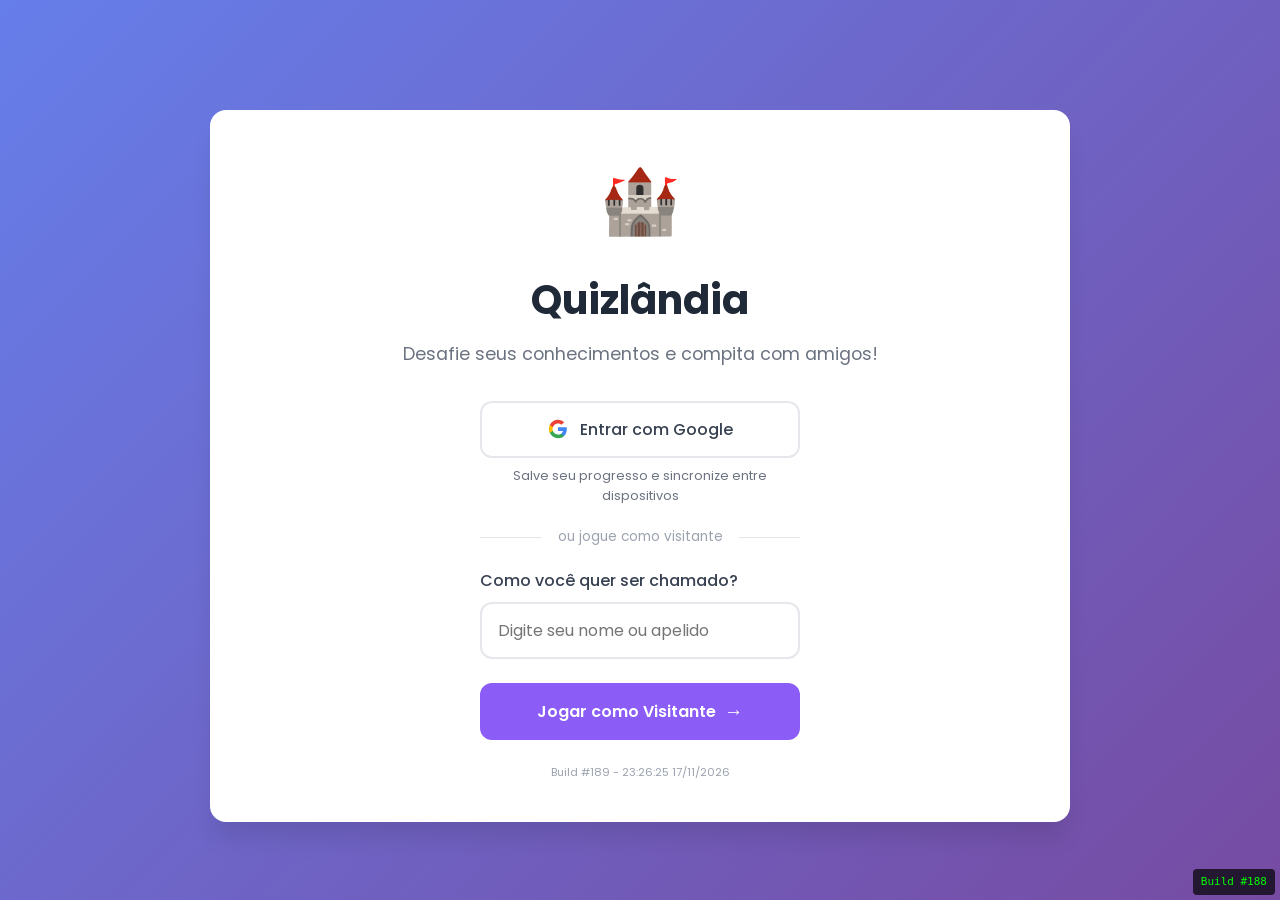
==== commit baf19480: "Histórico de jogador: modal para ver partidas de qualquer jogador" ====
--- a/index.html
+++ b/index.html
@@ -115,7 +115,7 @@
                     </button>
                 </form>
                 
-                <p class="versao-debug">Build #188 - 17:15:00 08/10/2026</p>
+                <p class="versao-debug">Build #189 - 23:26:25 17/11/2026</p>
             </div>
         </section>
 
@@ -524,6 +524,46 @@
             </div>
         </div>
 
+        <!-- MODAL: HISTÓRICO DE JOGADOR -->
+        <div class="modal oculto" 
+             id="modal-historico-jogador"
+             role="dialog"
+             aria-modal="true"
+             aria-labelledby="modal-historico-jogador-titulo">
+            <div class="modal-content">
+                <div class="modal-header">
+                    <h2 id="modal-historico-jogador-titulo">
+                        <span aria-hidden="true">👤</span> Histórico de <span id="historico-jogador-nome">Jogador</span>
+                    </h2>
+                    <button class="modal-fechar" 
+                            id="modal-fechar-historico-jogador"
+                            aria-label="Fechar modal">
+                        <span aria-hidden="true">&times;</span>
+                    </button>
+                </div>
+                <div class="modal-body">
+                    <p class="ranking-legenda">Clique nos cabeçalhos para ordenar</p>
+                    <table class="ranking-tabela ranking-ordenavel"
+                           aria-label="Histórico de partidas do jogador">
+                        <thead>
+                            <tr>
+                                <th scope="col" abbr="Posição">#</th>
+                                <th scope="col">Temas</th>
+                                <th scope="col" data-sort="pontuacaoTotal" class="th-ordenavel">Pontos ⇅</th>
+                                <th scope="col" data-sort="acertos" class="th-ordenavel">Acertos ⇅</th>
+                                <th scope="col" data-sort="tempoTotal" class="th-ordenavel">Tempo ⇅</th>
+                                <th scope="col" data-sort="dataHora" class="th-ordenavel th-ativo" data-order="desc">Data ▼</th>
+                                <th scope="col">Ação</th>
+                            </tr>
+                        </thead>
+                        <tbody id="historico-jogador-body">
+                            <!-- Histórico será carregado via JavaScript -->
+                        </tbody>
+                    </table>
+                </div>
+            </div>
+        </div>
+
         <!-- MODAL: AJUDA / COMO JOGAR -->
         <div class="modal oculto" 
              id="modal-ajuda"
@@ -645,6 +685,6 @@
     </div>
 
     <!-- Scripts -->
-    <script type="module" src="js/app.js?v=188"></script>
+    <script type="module" src="js/app.js?v=189"></script>
 </body>
 </html>
--- a/css/style.css
+++ b/css/style.css
@@ -2108,6 +2108,46 @@
     box-shadow: none;
 }
 
+/* Botão desafiar no histórico do jogador */
+.btn-desafiar-historico {
+    padding: 6px 12px;
+    font-family: inherit;
+    font-size: 0.75rem;
+    font-weight: 600;
+    border: none;
+    border-radius: var(--radius-sm);
+    cursor: pointer;
+    transition: var(--transition);
+    background: linear-gradient(135deg, #f59e0b 0%, #d97706 100%);
+    color: var(--white);
+    white-space: nowrap;
+}
+
+.btn-desafiar-historico:hover {
+    transform: translateY(-1px);
+    box-shadow: 0 4px 8px rgba(245, 158, 11, 0.4);
+}
+
+/* Nome do jogador clicável */
+.jogador-link {
+    cursor: pointer;
+    color: var(--primary);
+    text-decoration: underline;
+    text-decoration-style: dotted;
+    text-underline-offset: 2px;
+    transition: var(--transition);
+}
+
+.jogador-link:hover {
+    color: var(--primary-dark);
+    text-decoration-style: solid;
+}
+
+/* Modal de histórico do jogador (por cima dos outros modais) */
+#modal-historico-jogador {
+    z-index: 110;
+}
+
 .td-desafiar {
     text-align: center;
     white-space: nowrap;
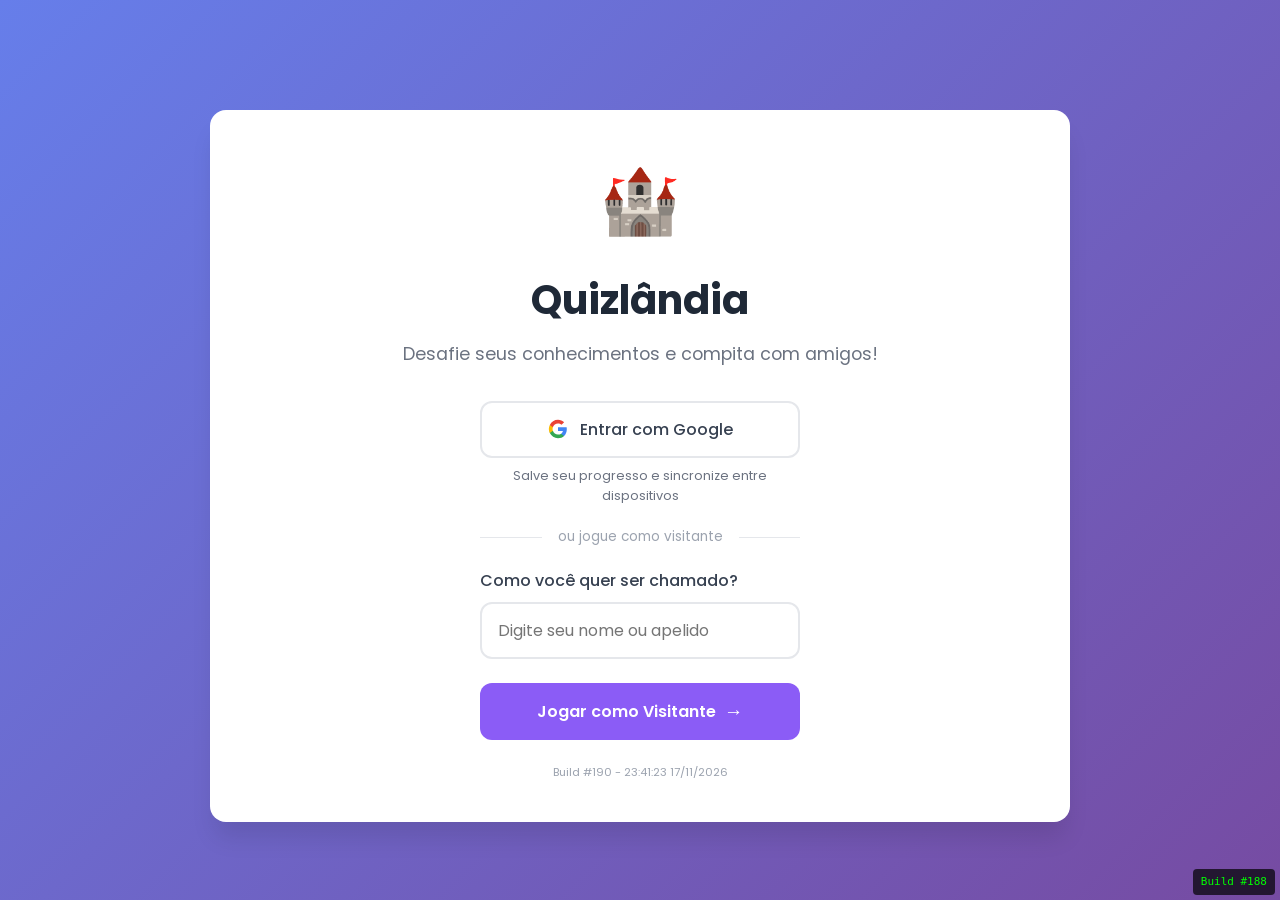
==== commit 9e4e6cf0: "Corrige modal histórico jogador: layout e detecção do próprio usuário" ====
--- a/index.html
+++ b/index.html
@@ -115,7 +115,7 @@
                     </button>
                 </form>
                 
-                <p class="versao-debug">Build #189 - 23:26:25 17/11/2026</p>
+                <p class="versao-debug">Build #190 - 23:41:23 17/11/2026</p>
             </div>
         </section>
 
@@ -542,17 +542,15 @@
                     </button>
                 </div>
                 <div class="modal-body">
-                    <p class="ranking-legenda">Clique nos cabeçalhos para ordenar</p>
-                    <table class="ranking-tabela ranking-ordenavel"
+                    <table class="ranking-tabela"
                            aria-label="Histórico de partidas do jogador">
                         <thead>
                             <tr>
-                                <th scope="col" abbr="Posição">#</th>
                                 <th scope="col">Temas</th>
-                                <th scope="col" data-sort="pontuacaoTotal" class="th-ordenavel">Pontos ⇅</th>
-                                <th scope="col" data-sort="acertos" class="th-ordenavel">Acertos ⇅</th>
-                                <th scope="col" data-sort="tempoTotal" class="th-ordenavel">Tempo ⇅</th>
-                                <th scope="col" data-sort="dataHora" class="th-ordenavel th-ativo" data-order="desc">Data ▼</th>
+                                <th scope="col">Pontos</th>
+                                <th scope="col">Acertos</th>
+                                <th scope="col">Tempo</th>
+                                <th scope="col">Data</th>
                                 <th scope="col">Ação</th>
                             </tr>
                         </thead>
@@ -685,6 +683,6 @@
     </div>
 
     <!-- Scripts -->
-    <script type="module" src="js/app.js?v=189"></script>
+    <script type="module" src="js/app.js?v=190"></script>
 </body>
 </html>
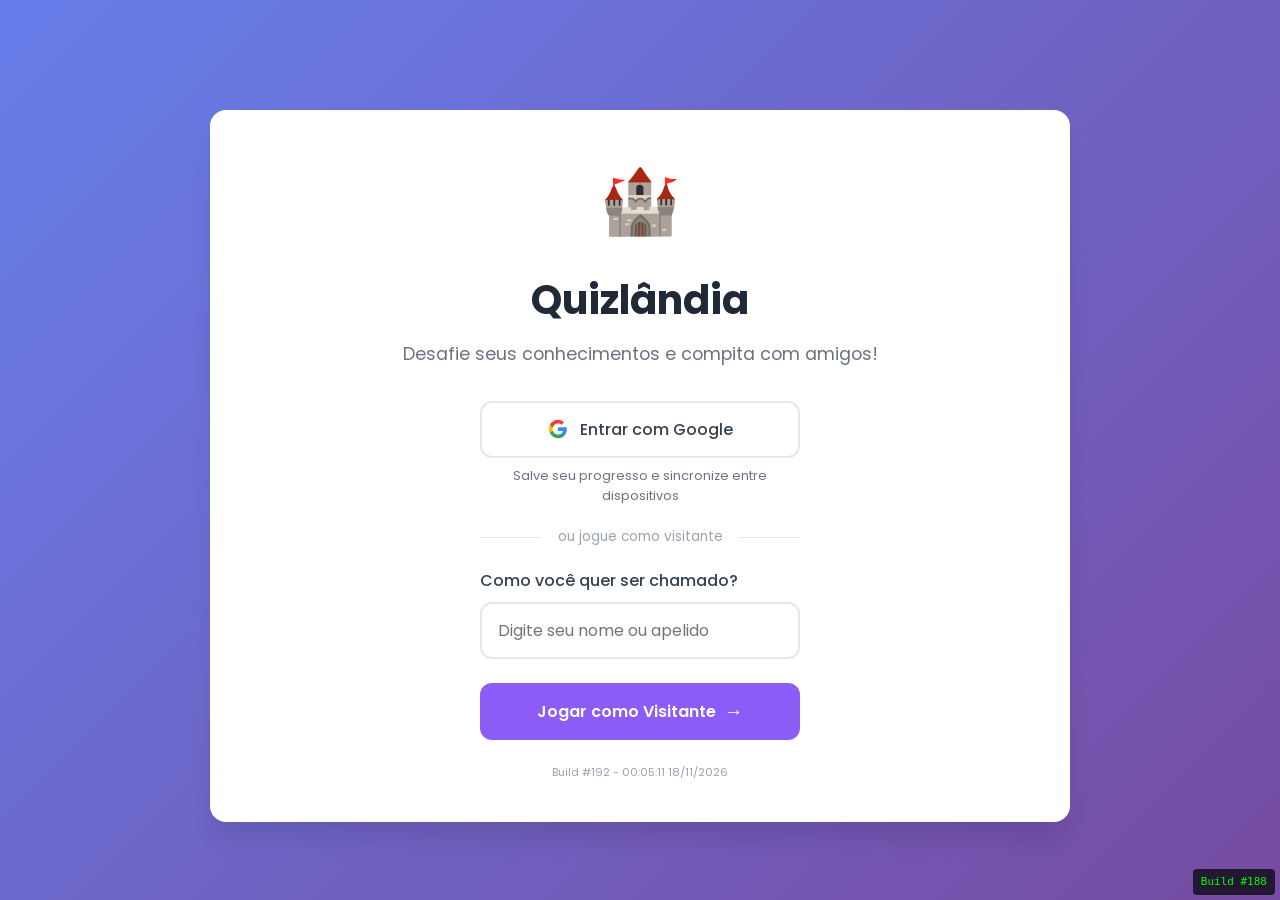
==== commit 9c39e2b6: "Tabela de usuários: identificação única com userId no Firebase" ====
--- a/index.html
+++ b/index.html
@@ -115,7 +115,7 @@
                     </button>
                 </form>
                 
-                <p class="versao-debug">Build #190 - 23:41:23 17/11/2026</p>
+                <p class="versao-debug">Build #192 - 00:05:11 18/11/2026</p>
             </div>
         </section>
 
@@ -683,6 +683,6 @@
     </div>
 
     <!-- Scripts -->
-    <script type="module" src="js/app.js?v=190"></script>
+    <script type="module" src="js/app.js?v=192"></script>
 </body>
 </html>
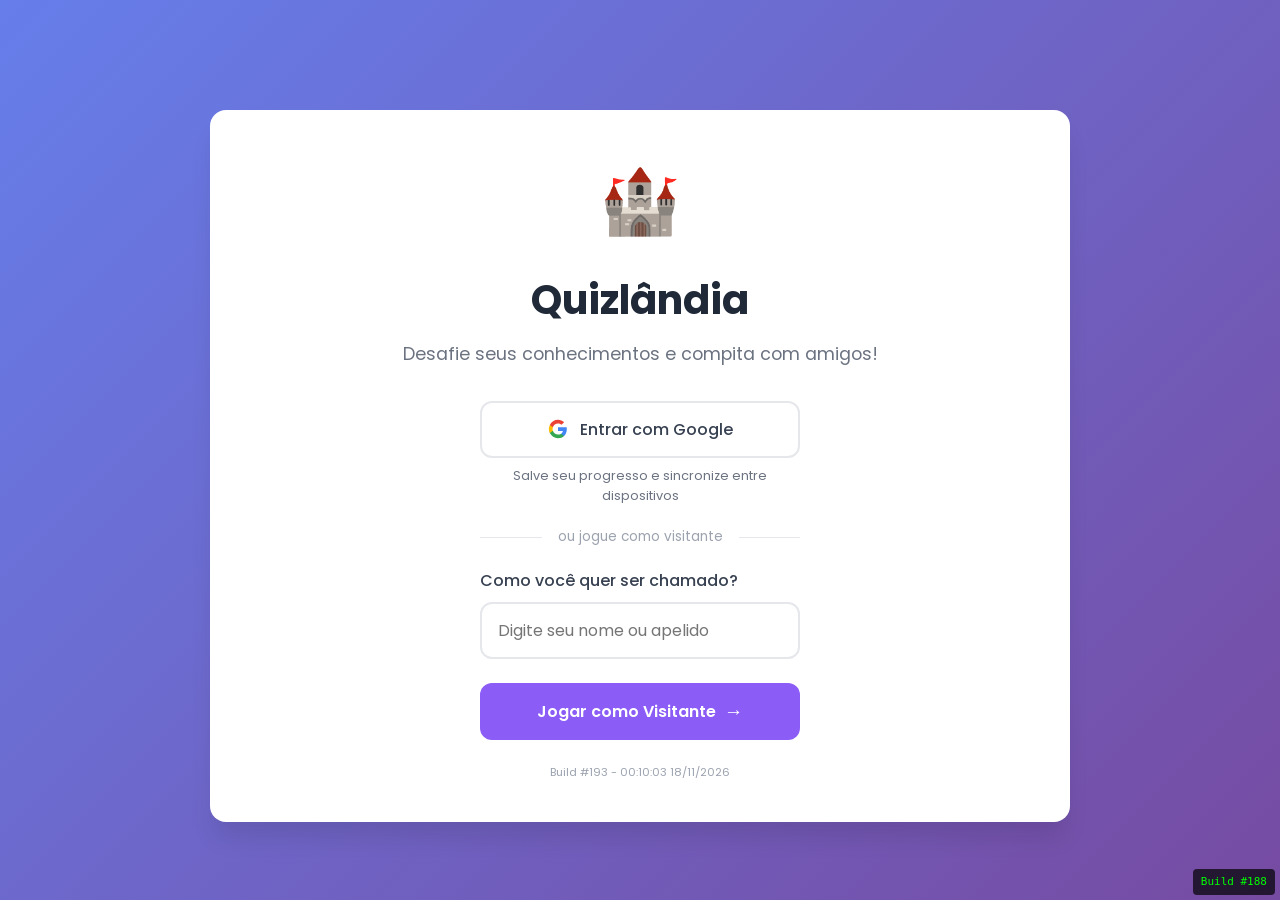
==== commit f538da5f: "Observação opcional ao marcar revisão ou destaque" ====
--- a/index.html
+++ b/index.html
@@ -115,7 +115,7 @@
                     </button>
                 </form>
                 
-                <p class="versao-debug">Build #192 - 00:05:11 18/11/2026</p>
+                <p class="versao-debug">Build #193 - 00:10:03 18/11/2026</p>
             </div>
         </section>
 
@@ -683,6 +683,6 @@
     </div>
 
     <!-- Scripts -->
-    <script type="module" src="js/app.js?v=192"></script>
+    <script type="module" src="js/app.js?v=193"></script>
 </body>
 </html>
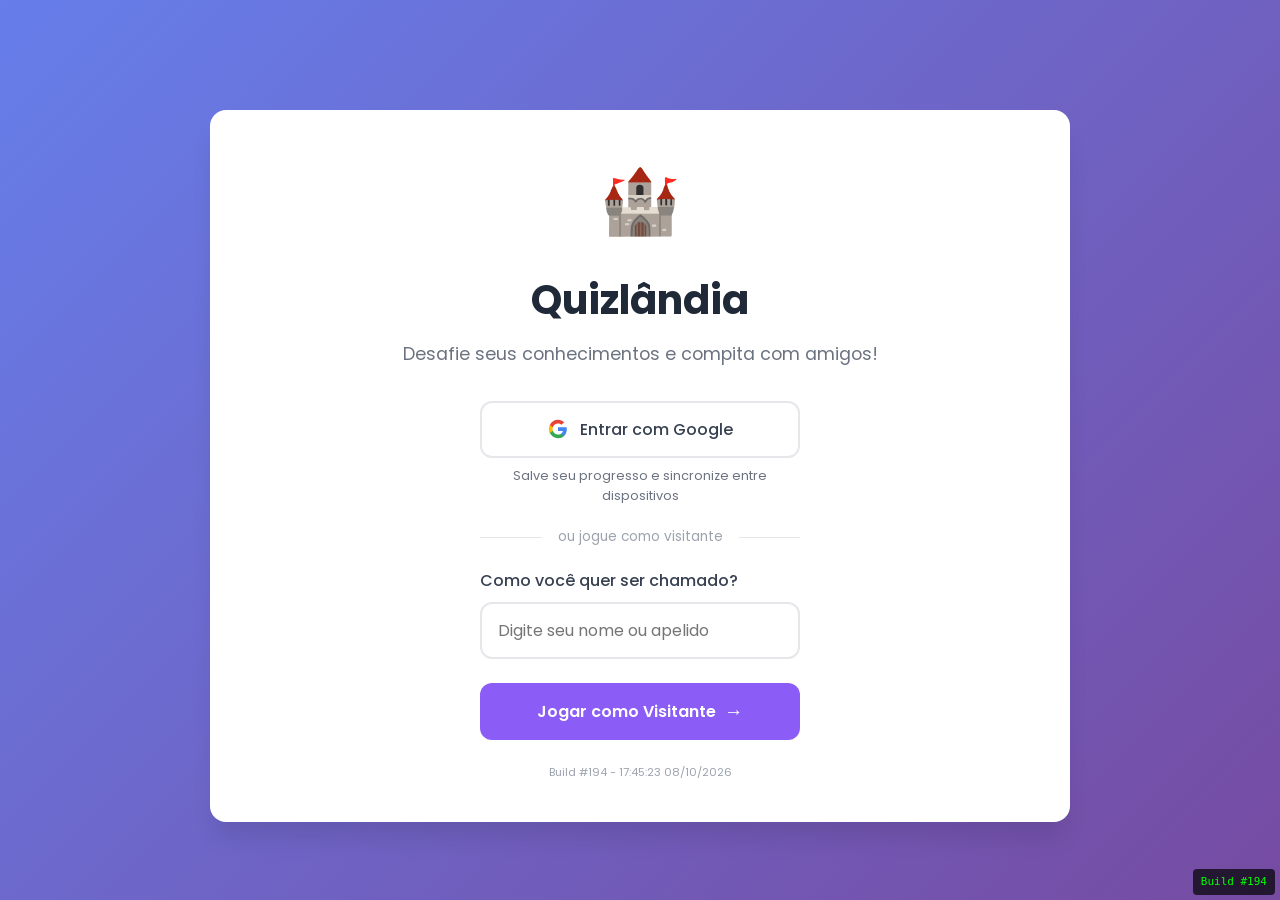
==== commit ec27c3b6: "Estrutura de arrays para reportes e curtidas com histórico de usuários" ====
--- a/index.html
+++ b/index.html
@@ -39,7 +39,7 @@
     
     <!-- TEMPORÁRIO: Indicador de build visível em todas as telas -->
     <div id="build-indicator" style="position: fixed; bottom: 5px; right: 5px; background: rgba(0,0,0,0.7); color: #0f0; padding: 4px 8px; border-radius: 4px; font-size: 11px; font-family: monospace; z-index: 9999; pointer-events: none;">
-        Build #188
+        Build #194
     </div>
 
     <!-- Região de anúncios para leitores de tela -->
@@ -115,7 +115,7 @@
                     </button>
                 </form>
                 
-                <p class="versao-debug">Build #193 - 00:10:03 18/11/2026</p>
+                <p class="versao-debug">Build #194 - 17:45:23 08/10/2026</p>
             </div>
         </section>
 
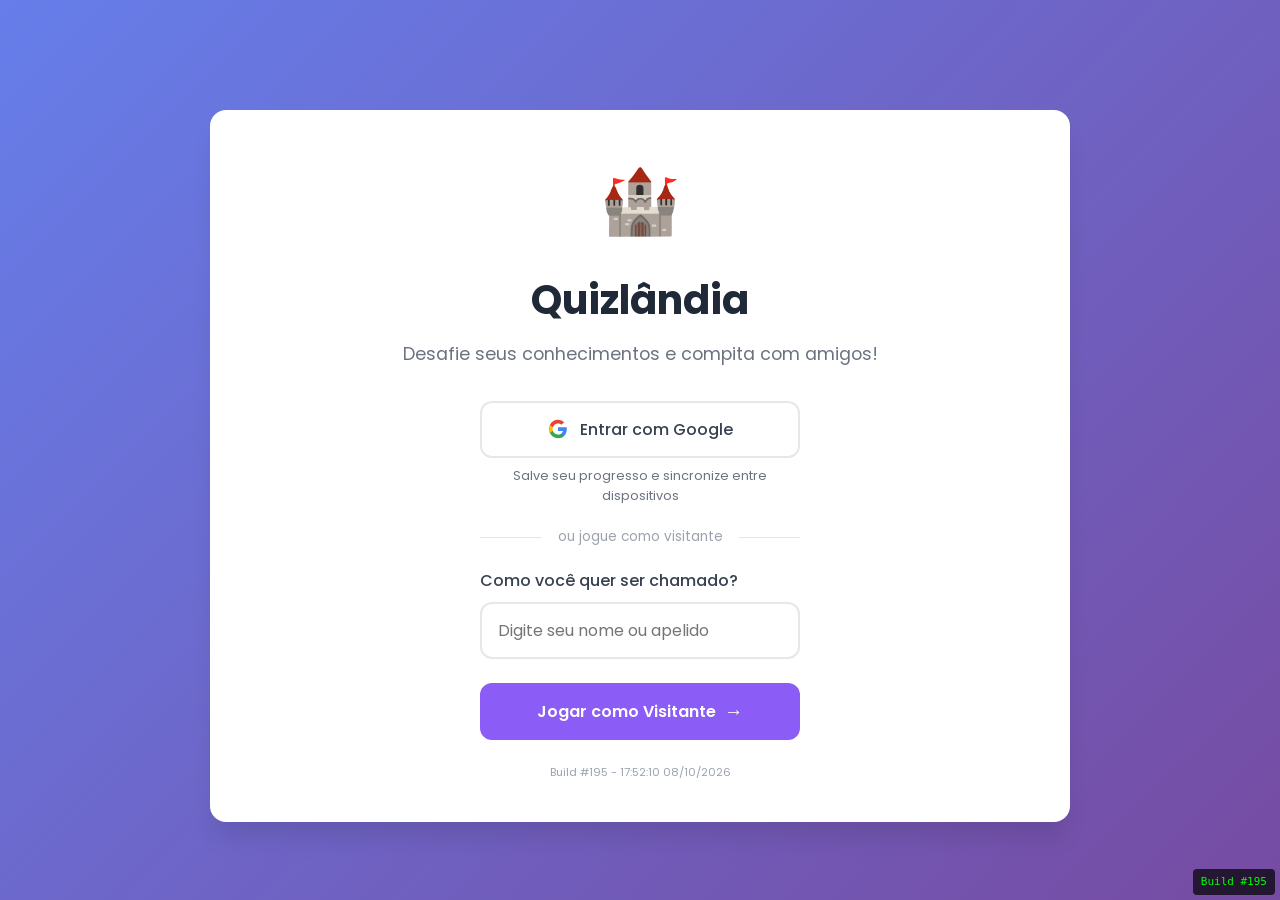
==== commit 7fd6420f: "Efeito zebra nas perguntas do admin para melhor separação visual" ====
--- a/index.html
+++ b/index.html
@@ -39,7 +39,7 @@
     
     <!-- TEMPORÁRIO: Indicador de build visível em todas as telas -->
     <div id="build-indicator" style="position: fixed; bottom: 5px; right: 5px; background: rgba(0,0,0,0.7); color: #0f0; padding: 4px 8px; border-radius: 4px; font-size: 11px; font-family: monospace; z-index: 9999; pointer-events: none;">
-        Build #194
+        Build #195
     </div>
 
     <!-- Região de anúncios para leitores de tela -->
@@ -115,7 +115,7 @@
                     </button>
                 </form>
                 
-                <p class="versao-debug">Build #194 - 17:45:23 08/10/2026</p>
+                <p class="versao-debug">Build #195 - 17:52:10 08/10/2026</p>
             </div>
         </section>
 
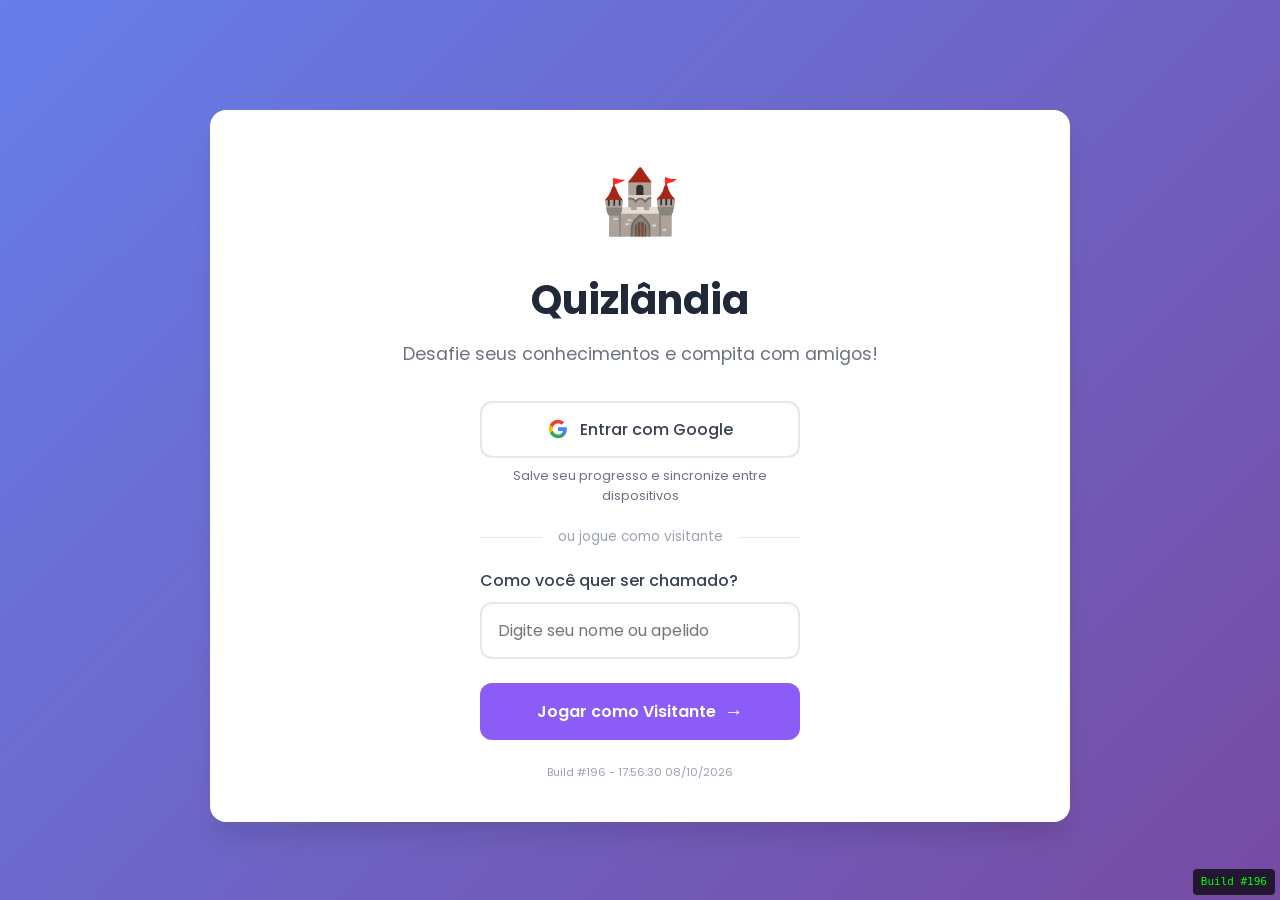
==== commit 7864180a: "Zebra com cores distintas para par e ímpar" ====
--- a/index.html
+++ b/index.html
@@ -39,7 +39,7 @@
     
     <!-- TEMPORÁRIO: Indicador de build visível em todas as telas -->
     <div id="build-indicator" style="position: fixed; bottom: 5px; right: 5px; background: rgba(0,0,0,0.7); color: #0f0; padding: 4px 8px; border-radius: 4px; font-size: 11px; font-family: monospace; z-index: 9999; pointer-events: none;">
-        Build #195
+        Build #196
     </div>
 
     <!-- Região de anúncios para leitores de tela -->
@@ -115,7 +115,7 @@
                     </button>
                 </form>
                 
-                <p class="versao-debug">Build #195 - 17:52:10 08/10/2026</p>
+                <p class="versao-debug">Build #196 - 17:56:30 08/10/2026</p>
             </div>
         </section>
 
